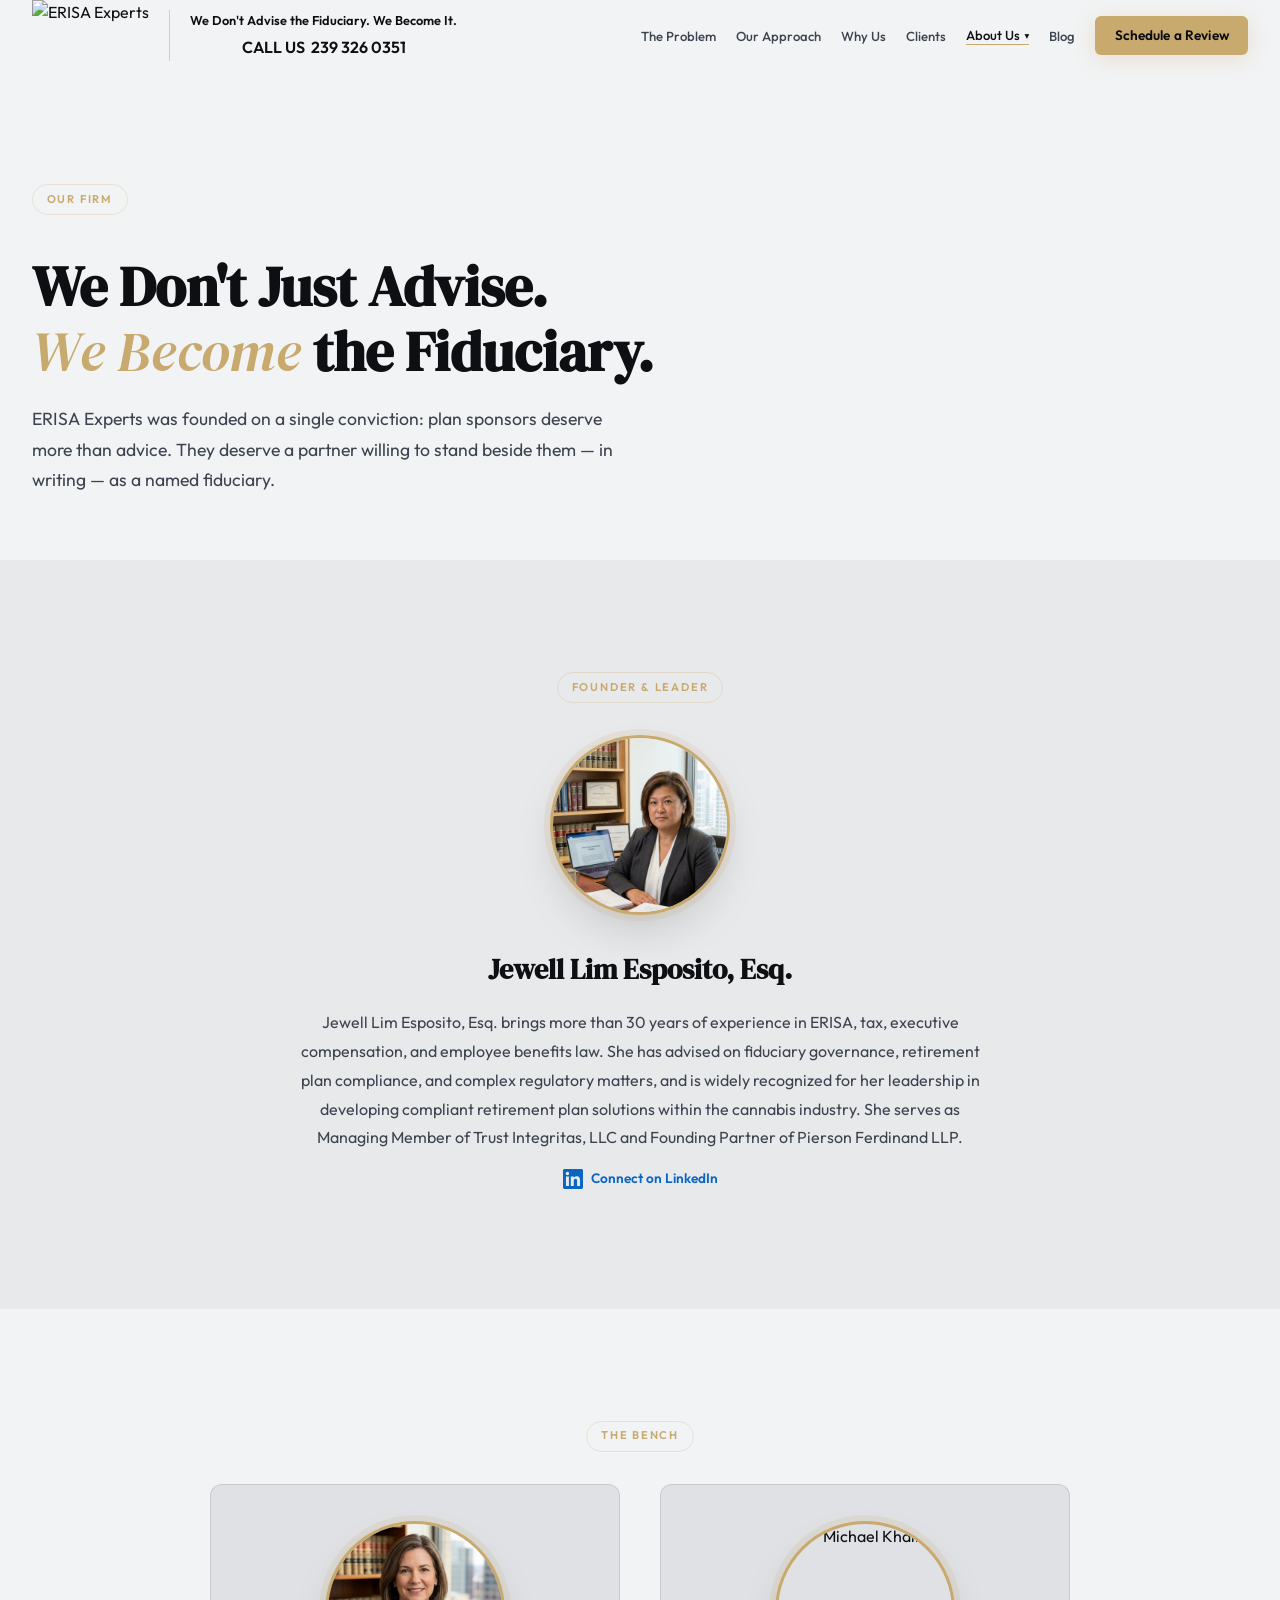
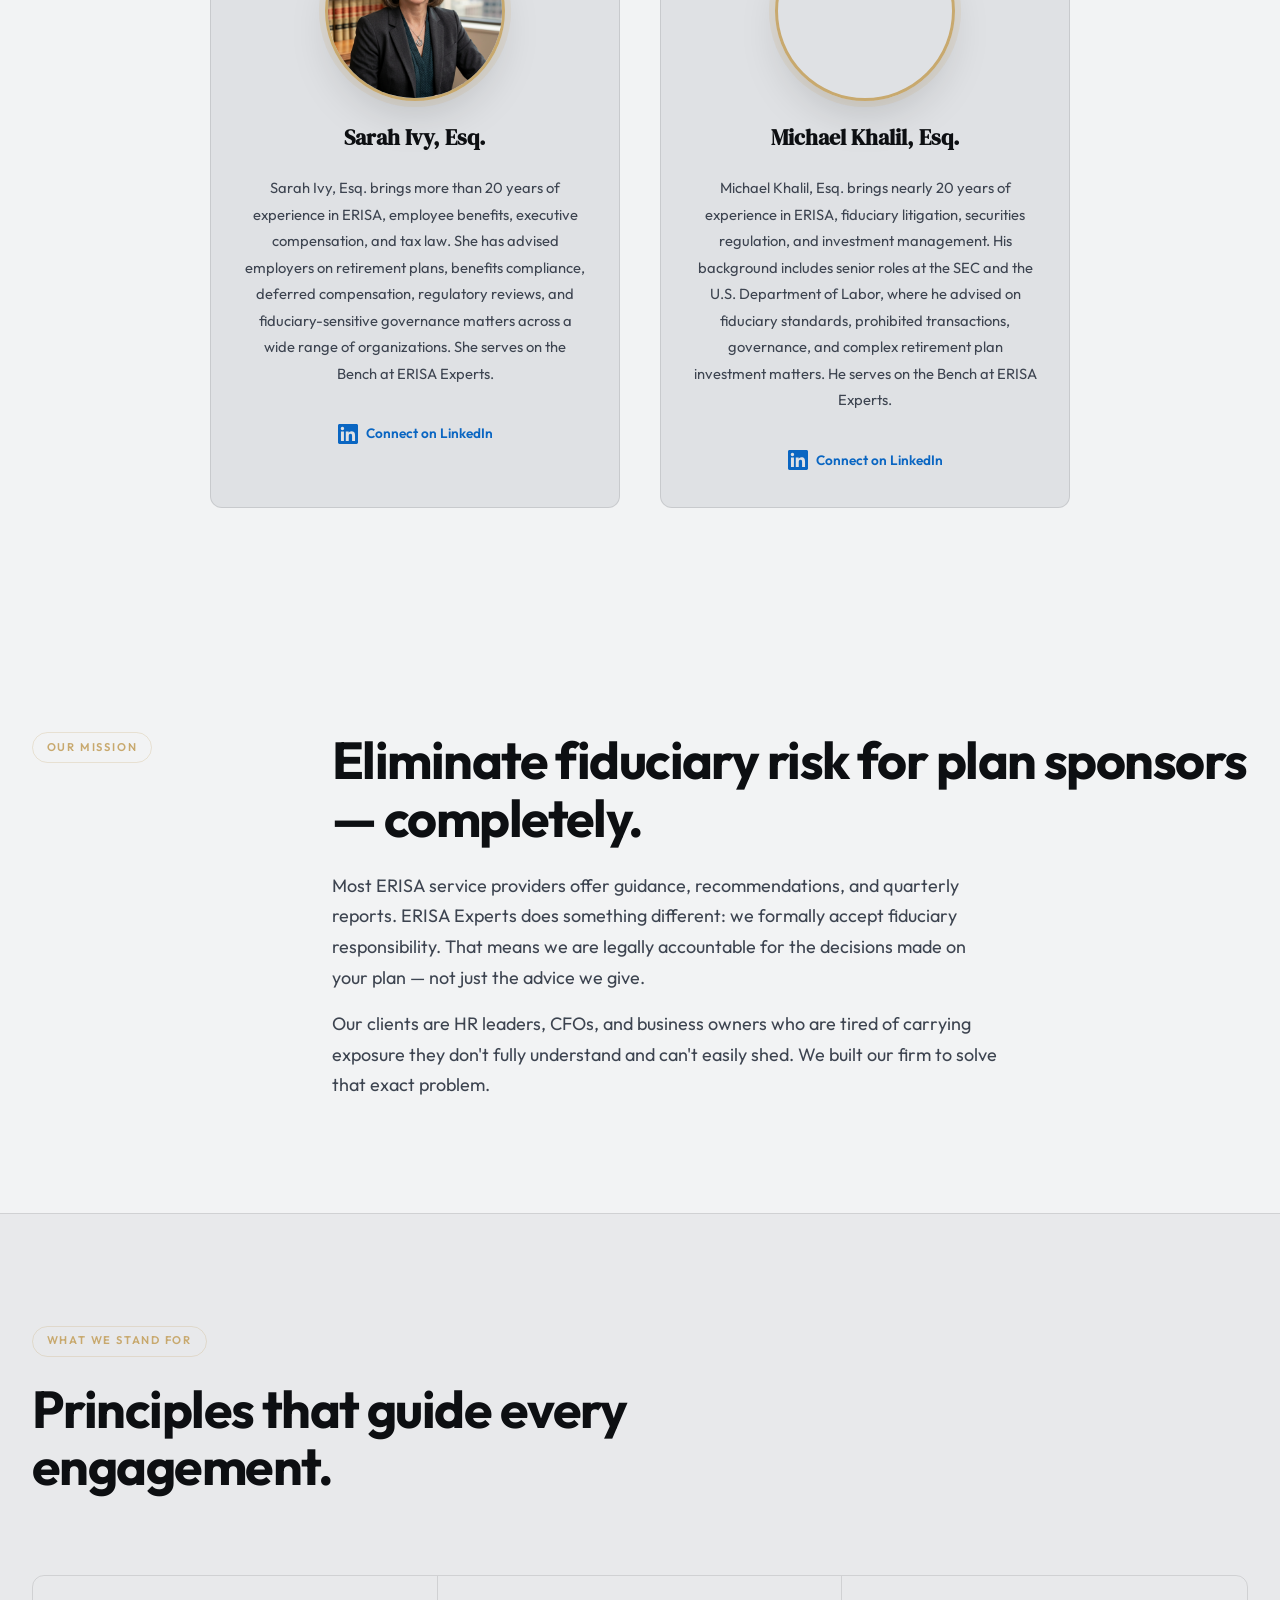
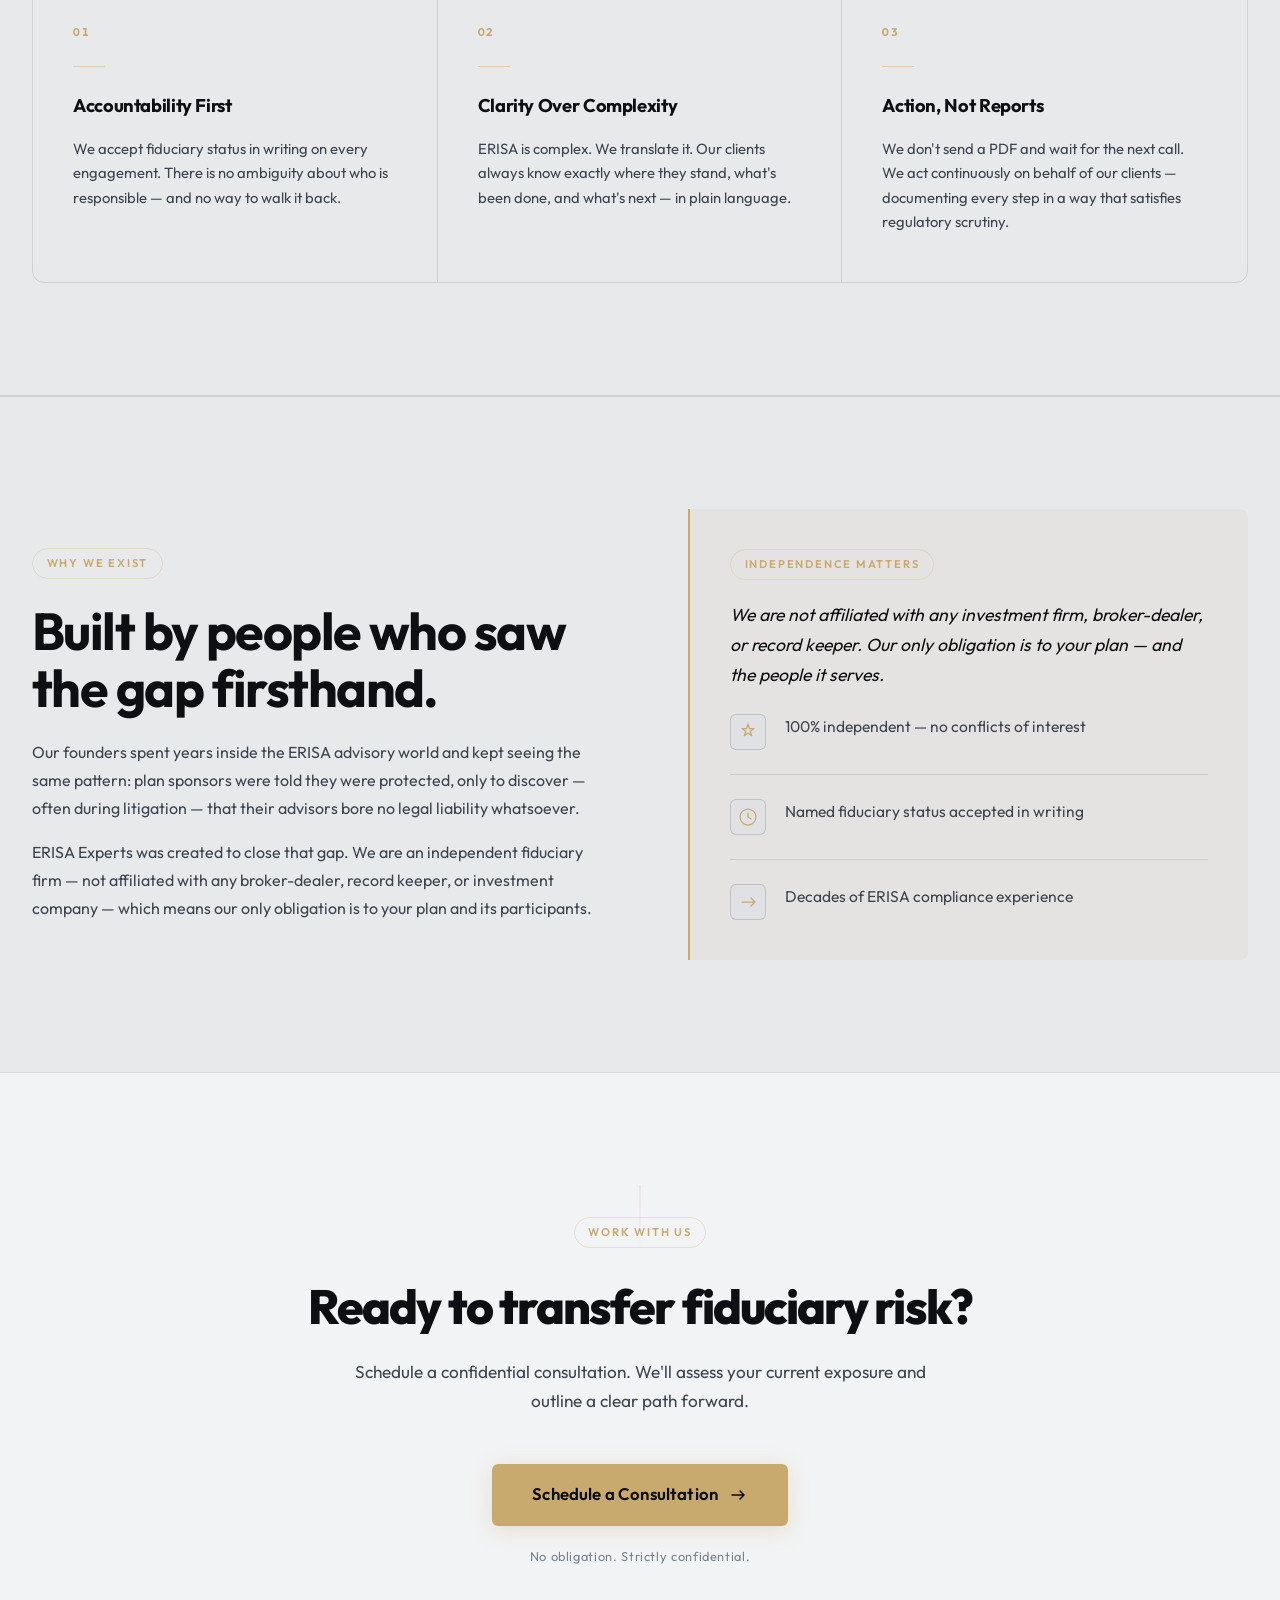
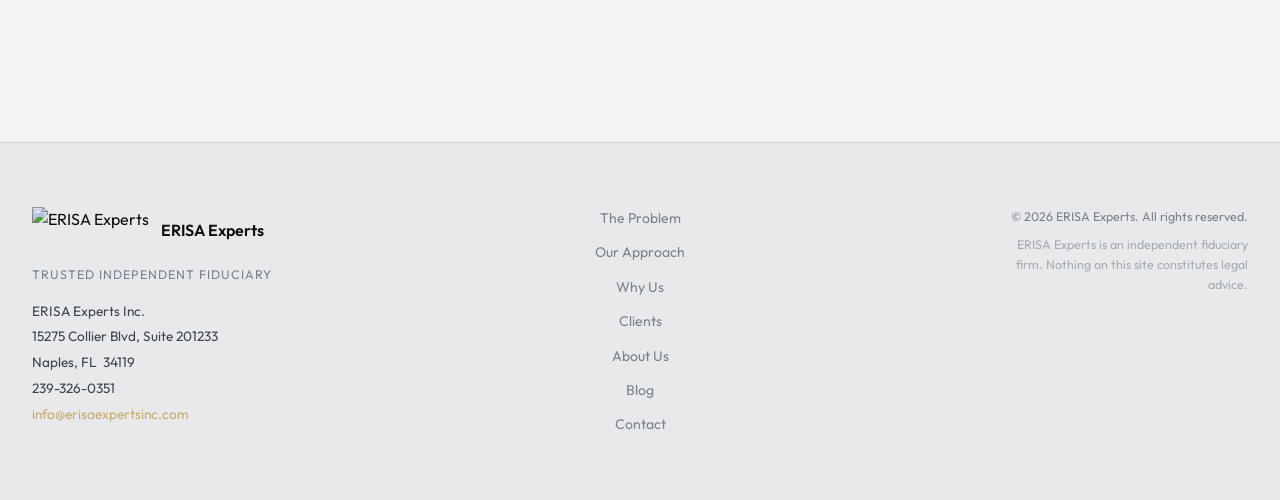
==== about.html @ a73c4509 "Initial commit — ERISA Experts website" ====
<!DOCTYPE html>
<html lang="en">
<head>
  <meta charset="UTF-8" />
  <meta name="viewport" content="width=device-width, initial-scale=1.0" />
  <title>About Us — ERISA Experts</title>
  <meta name="description" content="Learn about ERISA Experts — an independent fiduciary firm built to assume full responsibility for retirement plan compliance and governance." />
  <link rel="canonical" href="https://www.erisaexpertsinc.com/about.html" />
  <!-- Open Graph -->
  <meta property="og:type" content="website" />
  <meta property="og:url" content="https://www.erisaexpertsinc.com/about.html" />
  <meta property="og:title" content="About Us — ERISA Experts" />
  <meta property="og:description" content="Meet the team behind ERISA Experts — attorneys with 20–30+ years of ERISA, fiduciary, and employee benefits law experience." />
  <meta property="og:image" content="https://www.erisaexpertsinc.com/ee-logo.png" />
  <meta property="og:site_name" content="ERISA Experts Inc." />
  <!-- Twitter Card -->
  <meta name="twitter:card" content="summary_large_image" />
  <meta name="twitter:title" content="About Us — ERISA Experts" />
  <meta name="twitter:description" content="Meet the team behind ERISA Experts — attorneys with 20–30+ years of ERISA and fiduciary law experience." />
  <meta name="twitter:image" content="https://www.erisaexpertsinc.com/ee-logo.png" />
  <!-- Schema.org JSON-LD -->
  <script type="application/ld+json">
  {
    "@context": "https://schema.org",
    "@graph": [
      {
        "@type": "WebPage",
        "@id": "https://www.erisaexpertsinc.com/about.html",
        "url": "https://www.erisaexpertsinc.com/about.html",
        "name": "About Us — ERISA Experts",
        "isPartOf": { "@id": "https://www.erisaexpertsinc.com/#website" }
      },
      {
        "@type": "Person",
        "@id": "https://www.erisaexpertsinc.com/about.html#jewell",
        "name": "Jewell Lim Esposito",
        "honorificSuffix": "Esq.",
        "jobTitle": "Founder & Managing Member",
        "worksFor": { "@id": "https://www.erisaexpertsinc.com/#organization" },
        "description": "Jewell Lim Esposito, Esq. brings more than 30 years of experience in ERISA, tax, executive compensation, and employee benefits law.",
        "knowsAbout": ["ERISA", "Fiduciary Law", "Executive Compensation", "Employee Benefits", "Retirement Plan Compliance"],
        "sameAs": "https://www.linkedin.com/in/jewelllimesposito/"
      },
      {
        "@type": "Person",
        "@id": "https://www.erisaexpertsinc.com/about.html#sarah",
        "name": "Sarah Ivy",
        "honorificSuffix": "Esq.",
        "jobTitle": "Of Counsel",
        "worksFor": { "@id": "https://www.erisaexpertsinc.com/#organization" },
        "description": "Sarah Ivy, Esq. brings more than 20 years of experience in ERISA, employee benefits, executive compensation, and tax law.",
        "knowsAbout": ["ERISA", "Employee Benefits", "Executive Compensation", "Retirement Plans", "Fiduciary Governance"],
        "sameAs": "https://www.linkedin.com/in/sarahivy/"
      },
      {
        "@type": "Person",
        "@id": "https://www.erisaexpertsinc.com/about.html#michael",
        "name": "Michael Khalil",
        "honorificSuffix": "Esq.",
        "jobTitle": "Of Counsel",
        "worksFor": { "@id": "https://www.erisaexpertsinc.com/#organization" },
        "description": "Michael Khalil, Esq. brings nearly 20 years of experience in ERISA, fiduciary litigation, securities regulation, and investment management, including senior roles at the SEC and U.S. Department of Labor.",
        "knowsAbout": ["ERISA", "Fiduciary Litigation", "Securities Regulation", "Investment Management", "DOL Regulations"],
        "sameAs": "https://www.linkedin.com/in/michaelnkhalil/"
      }
    ]
  }
  </script>
  <link rel="preconnect" href="https://fonts.googleapis.com" />
  <link rel="preconnect" href="https://fonts.gstatic.com" crossorigin />
  <link href="https://fonts.googleapis.com/css2?family=Outfit:wght@300;400;500;600;700;800&family=DM+Serif+Display:ital@0;1&display=swap" rel="stylesheet" />
  <link rel="stylesheet" href="style.css" />
</head>
<body>

  <!-- NAV -->
  <header class="nav-wrapper" id="site-header">
    <nav class="nav-inner" aria-label="Main navigation">
      <a href="index.html" class="nav-logo" aria-label="ERISA Experts home">
        <img src="ee-logo.png" alt="ERISA Experts" class="nav-logo-img" />
      </a>
      <div class="nav-taglines">
        <span class="nav-tagline-main">We Don't Advise the Fiduciary. We Become It.</span>
        <span class="nav-tagline-phone">CALL US &nbsp;239 326 0351</span>
      </div>
      <ul class="nav-links" role="list">
        <li><a href="index.html#problem" class="nav-link">The Problem</a></li>
        <li><a href="index.html#solution" class="nav-link">Our Approach</a></li>
        <li><a href="index.html#difference" class="nav-link">Why Us</a></li>
        <li><a href="index.html#clients" class="nav-link">Clients</a></li>
        <li class="nav-item--dropdown">
          <a href="about.html" class="nav-link nav-link--dropdown nav-link--active">About Us <span class="nav-caret" aria-hidden="true">&#9662;</span></a>
          <ul class="nav-dropdown" role="list">
            <li><a href="about.html#jewell-esposito" class="nav-dropdown-link">Jewell Lim Esposito</a></li>
            <li><a href="about.html#sarah-ivy" class="nav-dropdown-link">Sarah Ivy</a></li>
            <li><a href="about.html#michael-khalil" class="nav-dropdown-link">Michael Khalil</a></li>
          </ul>
        </li>
        <li><a href="blog.html" class="nav-link">Blog</a></li>
      </ul>
      <a href="index.html#cta" class="btn-primary btn-sm" aria-label="Schedule a fiduciary risk review">Schedule a Review</a>
      <button class="nav-mobile-toggle" id="mobile-menu-toggle" aria-label="Toggle mobile menu" aria-expanded="false">
        <span></span><span></span><span></span>
      </button>
    </nav>
    <div class="nav-mobile-menu" id="mobile-menu" aria-hidden="true">
      <a href="index.html#problem" class="mobile-link">The Problem</a>
      <a href="index.html#solution" class="mobile-link">Our Approach</a>
      <a href="index.html#difference" class="mobile-link">Why Us</a>
      <a href="index.html#clients" class="mobile-link">Clients</a>
      <a href="about.html" class="mobile-link">About Us</a>
      <a href="blog.html" class="mobile-link">Blog</a>
      <a href="index.html#cta" class="btn-primary mobile-cta">Schedule a Review</a>
    </div>
  </header>

  <main>

    <!-- PAGE HERO -->
    <section class="page-hero">
      <div class="container">
        <div class="section-tag">Our Firm</div>
        <h1 class="page-hero-heading">We Don't Just Advise.<br /><em class="headline-accent">We Become</em> the Fiduciary.</h1>
        <p class="page-hero-sub">ERISA Experts was founded on a single conviction: plan sponsors deserve more than advice. They deserve a partner willing to stand beside them — in writing — as a named fiduciary.</p>
      </div>
    </section>

    <!-- FOUNDER -->
    <section class="section section--founder">
      <div class="container">
        <div class="founder-block">
          <div class="section-tag founder-tag">Founder &amp; Leader</div>
          <div class="founder-card" id="jewell-esposito">
            <div class="founder-photo-wrap">
              <img src="je-headshot.png" alt="Jewell Lim Esposito, Esq." class="founder-photo" />
            </div>
            <div class="founder-info">
              <h2 class="founder-name">Jewell Lim Esposito, Esq.</h2>
              <p class="founder-bio">
                Jewell Lim Esposito, Esq. brings more than 30 years of experience in ERISA, tax, executive compensation, and employee benefits law. She has advised on fiduciary governance, retirement plan compliance, and complex regulatory matters, and is widely recognized for her leadership in developing compliant retirement plan solutions within the cannabis industry. She serves as Managing Member of Trust Integritas, LLC and Founding Partner of Pierson Ferdinand LLP.
              </p>
              <a href="https://www.linkedin.com/in/jewelllimesposito/" class="linkedin-link" target="_blank" rel="noopener noreferrer" aria-label="Jewell Lim Esposito on LinkedIn">
                <svg class="linkedin-icon" xmlns="http://www.w3.org/2000/svg" viewBox="0 0 24 24" fill="currentColor" aria-hidden="true"><path d="M20.447 20.452h-3.554v-5.569c0-1.328-.027-3.037-1.852-3.037-1.853 0-2.136 1.445-2.136 2.939v5.667H9.351V9h3.414v1.561h.046c.477-.9 1.637-1.85 3.37-1.85 3.601 0 4.267 2.37 4.267 5.455v6.286zM5.337 7.433a2.062 2.062 0 0 1-2.063-2.065 2.064 2.064 0 1 1 2.063 2.065zm1.782 13.019H3.555V9h3.564v11.452zM22.225 0H1.771C.792 0 0 .774 0 1.729v20.542C0 23.227.792 24 1.771 24h20.451C23.2 24 24 23.227 24 22.271V1.729C24 .774 23.2 0 22.222 0h.003z"/></svg>
                Connect on LinkedIn
              </a>
            </div>
          </div>
        </div>
      </div>
    </section>

    <!-- BENCH -->
    <section class="section section--bench">
      <div class="container">
        <div class="bench-block">
          <div class="section-tag bench-tag">The Bench</div>
          <div class="bench-grid">

            <div class="bench-card" id="sarah-ivy">
              <div class="founder-photo-wrap">
                <img src="si-headshot.png" alt="Sarah Ivy, Esq." class="founder-photo" />
              </div>
              <h3 class="bench-name">Sarah Ivy, Esq.</h3>
              <p class="bench-bio">
                Sarah Ivy, Esq. brings more than 20 years of experience in ERISA, employee benefits, executive compensation, and tax law. She has advised employers on retirement plans, benefits compliance, deferred compensation, regulatory reviews, and fiduciary-sensitive governance matters across a wide range of organizations. She serves on the Bench at ERISA Experts.
              </p>
              <a href="https://www.linkedin.com/in/sarahivy/" class="linkedin-link" target="_blank" rel="noopener noreferrer" aria-label="Sarah Ivy on LinkedIn">
                <svg class="linkedin-icon" xmlns="http://www.w3.org/2000/svg" viewBox="0 0 24 24" fill="currentColor" aria-hidden="true"><path d="M20.447 20.452h-3.554v-5.569c0-1.328-.027-3.037-1.852-3.037-1.853 0-2.136 1.445-2.136 2.939v5.667H9.351V9h3.414v1.561h.046c.477-.9 1.637-1.85 3.37-1.85 3.601 0 4.267 2.37 4.267 5.455v6.286zM5.337 7.433a2.062 2.062 0 0 1-2.063-2.065 2.064 2.064 0 1 1 2.063 2.065zm1.782 13.019H3.555V9h3.564v11.452zM22.225 0H1.771C.792 0 0 .774 0 1.729v20.542C0 23.227.792 24 1.771 24h20.451C23.2 24 24 23.227 24 22.271V1.729C24 .774 23.2 0 22.222 0h.003z"/></svg>
                Connect on LinkedIn
              </a>
            </div>

            <div class="bench-card" id="michael-khalil">
              <div class="founder-photo-wrap">
                <img src="mk-headshot.png" alt="Michael Khalil" class="founder-photo" />
              </div>
              <h3 class="bench-name">Michael Khalil, Esq.</h3>
              <p class="bench-bio">
                Michael Khalil, Esq. brings nearly 20 years of experience in ERISA, fiduciary litigation, securities regulation, and investment management. His background includes senior roles at the SEC and the U.S. Department of Labor, where he advised on fiduciary standards, prohibited transactions, governance, and complex retirement plan investment matters. He serves on the Bench at ERISA Experts.
              </p>
              <a href="https://www.linkedin.com/in/michaelnkhalil/" class="linkedin-link" target="_blank" rel="noopener noreferrer" aria-label="Michael Khalil on LinkedIn">
                <svg class="linkedin-icon" xmlns="http://www.w3.org/2000/svg" viewBox="0 0 24 24" fill="currentColor" aria-hidden="true"><path d="M20.447 20.452h-3.554v-5.569c0-1.328-.027-3.037-1.852-3.037-1.853 0-2.136 1.445-2.136 2.939v5.667H9.351V9h3.414v1.561h.046c.477-.9 1.637-1.85 3.37-1.85 3.601 0 4.267 2.37 4.267 5.455v6.286zM5.337 7.433a2.062 2.062 0 0 1-2.063-2.065 2.064 2.064 0 1 1 2.063 2.065zm1.782 13.019H3.555V9h3.564v11.452zM22.225 0H1.771C.792 0 0 .774 0 1.729v20.542C0 23.227.792 24 1.771 24h20.451C23.2 24 24 23.227 24 22.271V1.729C24 .774 23.2 0 22.222 0h.003z"/></svg>
                Connect on LinkedIn
              </a>
            </div>

          </div>
        </div>
      </div>
    </section>

    <!-- MISSION -->
    <section class="section section--problem">
      <div class="container">
        <div class="section-split">
          <div class="section-label-col">
            <div class="section-tag">Our Mission</div>
          </div>
          <div class="section-body-col">
            <h2 class="section-heading">Eliminate fiduciary risk for plan sponsors — completely.</h2>
            <p class="section-sub" style="margin-top:1.5rem;">
              Most ERISA service providers offer guidance, recommendations, and quarterly reports. ERISA Experts does something different: we formally accept fiduciary responsibility. That means we are legally accountable for the decisions made on your plan — not just the advice we give.
            </p>
            <p class="section-sub" style="margin-top:1rem;">
              Our clients are HR leaders, CFOs, and business owners who are tired of carrying exposure they don't fully understand and can't easily shed. We built our firm to solve that exact problem.
            </p>
          </div>
        </div>
      </div>
    </section>

    <!-- VALUES -->
    <section class="section section--solution">
      <div class="container">
        <div class="solution-header">
          <div class="section-tag">What We Stand For</div>
          <h2 class="section-heading">Principles that guide every engagement.</h2>
        </div>
        <div class="solution-pillars">
          <div class="pillar">
            <div class="pillar-number" aria-hidden="true">01</div>
            <div class="pillar-line" aria-hidden="true"></div>
            <h3 class="pillar-title">Accountability First</h3>
            <p class="pillar-body">We accept fiduciary status in writing on every engagement. There is no ambiguity about who is responsible — and no way to walk it back.</p>
          </div>
          <div class="pillar">
            <div class="pillar-number" aria-hidden="true">02</div>
            <div class="pillar-line" aria-hidden="true"></div>
            <h3 class="pillar-title">Clarity Over Complexity</h3>
            <p class="pillar-body">ERISA is complex. We translate it. Our clients always know exactly where they stand, what's been done, and what's next — in plain language.</p>
          </div>
          <div class="pillar">
            <div class="pillar-number" aria-hidden="true">03</div>
            <div class="pillar-line" aria-hidden="true"></div>
            <h3 class="pillar-title">Action, Not Reports</h3>
            <p class="pillar-body">We don't send a PDF and wait for the next call. We act continuously on behalf of our clients — documenting every step in a way that satisfies regulatory scrutiny.</p>
          </div>
        </div>
      </div>
    </section>

    <!-- WHY WE EXIST -->
    <section class="section section--clients">
      <div class="container">
        <div class="clients-layout">
          <div class="clients-left">
            <div class="section-tag">Why We Exist</div>
            <h2 class="section-heading">Built by people who saw the gap firsthand.</h2>
            <p style="color:var(--c-text-mid); line-height:1.75; margin-top:1.25rem;">
              Our founders spent years inside the ERISA advisory world and kept seeing the same pattern: plan sponsors were told they were protected, only to discover — often during litigation — that their advisors bore no legal liability whatsoever.
            </p>
            <p style="color:var(--c-text-mid); line-height:1.75; margin-top:1rem;">
              ERISA Experts was created to close that gap. We are an independent fiduciary firm — not affiliated with any broker-dealer, record keeper, or investment company — which means our only obligation is to your plan and its participants.
            </p>
          </div>
          <div class="clients-right">
            <div class="clients-position-stmt" style="padding:2.5rem;">
              <div class="section-tag" style="margin-bottom:1.25rem;">Independence Matters</div>
              <p style="font-size:1.1rem; line-height:1.7; color:var(--c-text);">
                We are not affiliated with any investment firm, broker-dealer, or record keeper. Our only obligation is to your plan — and the people it serves.
              </p>
              <ul class="clients-reasons" role="list" style="margin-top:1.5rem;">
                <li class="clients-reason">
                  <div class="reason-icon" aria-hidden="true">
                    <svg width="20" height="20" viewBox="0 0 20 20" fill="none"><path d="M10 2l1.5 4.5H16l-3.75 2.75 1.45 4.45L10 11l-3.7 2.7 1.45-4.45L4 6.5h4.5L10 2z" stroke="currentColor" stroke-width="1.25" stroke-linejoin="round"/></svg>
                  </div>
                  <span>100% independent — no conflicts of interest</span>
                </li>
                <li class="clients-reason">
                  <div class="reason-icon" aria-hidden="true">
                    <svg width="20" height="20" viewBox="0 0 20 20" fill="none"><circle cx="10" cy="10" r="8" stroke="currentColor" stroke-width="1.25"/><path d="M10 6v4l3 2" stroke="currentColor" stroke-width="1.25" stroke-linecap="round"/></svg>
                  </div>
                  <span>Named fiduciary status accepted in writing</span>
                </li>
                <li class="clients-reason">
                  <div class="reason-icon" aria-hidden="true">
                    <svg width="20" height="20" viewBox="0 0 20 20" fill="none"><path d="M4 10h12M13 6l4 4-4 4" stroke="currentColor" stroke-width="1.25" stroke-linecap="round" stroke-linejoin="round"/></svg>
                  </div>
                  <span>Decades of ERISA compliance experience</span>
                </li>
              </ul>
            </div>
          </div>
        </div>
      </div>
    </section>

    <!-- CTA -->
    <section class="section section--cta">
      <div class="container">
        <div class="cta-block">
          <div class="cta-bg-line" aria-hidden="true"></div>
          <div class="section-tag cta-tag">Work With Us</div>
          <h2 class="cta-heading">Ready to transfer fiduciary risk?</h2>
          <p class="cta-sub">Schedule a confidential consultation. We'll assess your current exposure and outline a clear path forward.</p>
          <a href="mailto:info@erisaexperts.com?subject=Fiduciary%20Consultation%20Request" class="btn-primary btn-xl">
            Schedule a Consultation
            <svg width="20" height="20" viewBox="0 0 20 20" fill="none" aria-hidden="true">
              <path d="M4 10h12M12 6l4 4-4 4" stroke="currentColor" stroke-width="1.5" stroke-linecap="round" stroke-linejoin="round"/>
            </svg>
          </a>
          <p class="cta-note">No obligation. Strictly confidential.</p>
        </div>
      </div>
    </section>

  </main>

  <!-- FOOTER -->
  <footer class="site-footer" role="contentinfo">
    <div class="container footer-inner">
      <div class="footer-brand">
        <a href="index.html" class="footer-logo-link" aria-label="ERISA Experts home">
          <img src="ee-logo.png" alt="ERISA Experts" class="footer-logo-img" />
          <span class="footer-logo-text">ERISA Experts</span>
        </a>
        <p class="footer-tagline">Trusted Independent Fiduciary</p>
        <address class="footer-contact">
          <span>ERISA Experts Inc.</span>
          <span>15275 Collier Blvd, Suite 201233</span>
          <span>Naples, FL &nbsp;34119</span>
          <span>239-326-0351</span>
          <a href="mailto:info@erisaexpertsinc.com">info@erisaexpertsinc.com</a>
        </address>
      </div>
      <nav class="footer-nav" aria-label="Footer navigation">
        <a href="index.html#problem">The Problem</a>
        <a href="index.html#solution">Our Approach</a>
        <a href="index.html#difference">Why Us</a>
        <a href="index.html#clients">Clients</a>
        <a href="about.html">About Us</a>
        <a href="blog.html">Blog</a>
        <a href="index.html#cta">Contact</a>
      </nav>
      <div class="footer-legal">
        <p>&copy; 2026 ERISA Experts. All rights reserved.</p>
        <p class="footer-disclaimer">ERISA Experts is an independent fiduciary firm. Nothing on this site constitutes legal advice.</p>
      </div>
    </div>
  </footer>

  <script src="main.js"></script>
</body>
</html>
---- style.css ----
/* ═══════════════════════════════════════════════════════
   ERISA EXPERTS — Design System
   taste-skill: DESIGN_VARIANCE:8 | MOTION:6 | DENSITY:4
   ═══════════════════════════════════════════════════════ */

/* ── Tokens ─────────────────────────────────────────── */
:root {
  /* Colors */
  --c-bg:         #f2f3f4;
  --c-bg-soft:    #e8e9eb;
  --c-bg-panel:   #dfe1e4;
  --c-surface:    #d4d7db;
  --c-border:     rgba(0,0,0,0.10);
  --c-border-mid: rgba(0,0,0,0.15);

  --c-text:       #0d0f12;
  --c-text-mid:   #3d4450;
  --c-text-dim:   #7a8290;

  /* Single accent — desaturated champagne gold */
  --c-gold:       #c8a96e;
  --c-gold-soft:  rgba(200,169,110,0.15);
  --c-gold-glow:  rgba(200,169,110,0.08);

  /* Typography */
  --font-sans:  'Outfit', system-ui, sans-serif;
  --font-serif: 'DM Serif Display', Georgia, serif;

  /* Spacing */
  --space-xs:   0.5rem;
  --space-sm:   1rem;
  --space-md:   2rem;
  --space-lg:   4rem;
  --space-xl:   7rem;
  --space-2xl: 11rem;

  /* Motion */
  --ease-out-expo: cubic-bezier(0.16, 1, 0.3, 1);
  --ease-spring:   cubic-bezier(0.34, 1.56, 0.64, 1);
  --dur-fast: 200ms;
  --dur-mid:  380ms;
  --dur-slow: 600ms;

  /* Layout */
  --max-w: 1320px;
  --nav-h: 72px;
}

/* ── Reset ──────────────────────────────────────────── */
*, *::before, *::after { box-sizing: border-box; margin: 0; padding: 0; }
html { scroll-behavior: smooth; -webkit-font-smoothing: antialiased; }
body {
  font-family: var(--font-sans);
  background: var(--c-bg);
  color: var(--c-text);
  overflow-x: hidden;
  line-height: 1.6;
}
img { display: block; max-width: 100%; }
a  { text-decoration: none; color: inherit; }
ul { list-style: none; }

/* ── Typography ─────────────────────────────────────── */
.section-heading {
  font-size: clamp(2rem, 4.5vw, 3.25rem);
  font-weight: 700;
  line-height: 1.1;
  letter-spacing: -0.03em;
  color: var(--c-text);
}
.section-sub {
  font-size: 1.125rem;
  color: var(--c-text-mid);
  line-height: 1.7;
  max-width: 56ch;
}
.section-tag {
  display: inline-flex;
  align-items: center;
  gap: 0.5rem;
  font-size: 0.7rem;
  font-weight: 600;
  letter-spacing: 0.16em;
  text-transform: uppercase;
  color: var(--c-gold);
  padding: 0.35rem 0.85rem;
  border: 1px solid rgba(200,169,110,0.25);
  border-radius: 100px;
  margin-bottom: 1.5rem;
}

/* ── Container ──────────────────────────────────────── */
.container {
  max-width: var(--max-w);
  margin: 0 auto;
  padding: 0 2rem;
}

/* ── Buttons ─────────────────────────────────────────── */
.btn-primary {
  display: inline-flex;
  align-items: center;
  gap: 0.6rem;
  background: var(--c-gold);
  color: #0a0b0d;
  font-family: var(--font-sans);
  font-weight: 600;
  font-size: 0.95rem;
  letter-spacing: 0.01em;
  border-radius: 6px;
  border: none;
  cursor: pointer;
  transition:
    transform var(--dur-fast) var(--ease-spring),
    box-shadow var(--dur-mid) var(--ease-out-expo),
    background var(--dur-fast);
  box-shadow: 0 4px 20px rgba(200,169,110,0.25);
}
.btn-primary:hover {
  background: #d4b87a;
  transform: translateY(-2px);
  box-shadow: 0 8px 32px rgba(200,169,110,0.35);
}
.btn-primary:active { transform: scale(0.98) translateY(0); }

.btn-sm  { padding: 0.55rem 1.2rem; font-size: 0.85rem; }
.btn-lg  { padding: 0.9rem 2rem; font-size: 1rem; }
.btn-xl  { padding: 1.1rem 2.5rem; font-size: 1.05rem; }

.btn-ghost {
  display: inline-flex;
  align-items: center;
  gap: 0.5rem;
  color: var(--c-text-mid);
  font-size: 0.95rem;
  font-weight: 500;
  padding: 0.75rem 0;
  border-bottom: 1px solid transparent;
  transition:
    color var(--dur-fast),
    border-color var(--dur-fast),
    gap var(--dur-fast) var(--ease-spring);
}
.btn-ghost:hover { color: var(--c-text); border-color: var(--c-text-mid); gap: 0.8rem; }

/* ── NAV ─────────────────────────────────────────────── */
.nav-wrapper {
  position: fixed;
  top: 0; left: 0; right: 0;
  z-index: 100;
  height: var(--nav-h);
  display: flex;
  align-items: center;
  transition: background var(--dur-mid), backdrop-filter var(--dur-mid), border-color var(--dur-mid);
  border-bottom: 1px solid transparent;
}
.nav-wrapper.scrolled {
  background: rgba(242,243,244,0.92);
  backdrop-filter: blur(16px) saturate(1.2);
  -webkit-backdrop-filter: blur(16px) saturate(1.2);
  border-color: var(--c-border);
}
.nav-inner {
  max-width: var(--max-w);
  margin: 0 auto;
  padding: 0 2rem;
  width: 100%;
  display: flex;
  align-items: center;
  gap: 1.25rem;
}
.nav-logo {
  display: flex;
  align-items: center;
  gap: 0.75rem;
  flex-shrink: 0;
}
.nav-logo-img {
  height: 72px;
  width: auto;
  display: block;
  object-fit: contain;
  mix-blend-mode: multiply;
}
.nav-links {
  display: flex;
  gap: 1.25rem;
  margin-left: auto;
}
.nav-link {
  font-size: 0.82rem;
  font-weight: 500;
  color: var(--c-text-mid);
  transition: color var(--dur-fast);
  position: relative;
}
.nav-link::after {
  content: '';
  position: absolute;
  bottom: -3px; left: 0; right: 0;
  height: 1px;
  background: var(--c-gold);
  transform: scaleX(0);
  transform-origin: left;
  transition: transform var(--dur-mid) var(--ease-out-expo);
}
.nav-link:hover { color: var(--c-text); }
.nav-link:hover::after { transform: scaleX(1); }

.nav-mobile-toggle {
  display: none;
  flex-direction: column;
  gap: 5px;
  background: none;
  border: none;
  cursor: pointer;
  padding: 4px;
  margin-left: auto;
}
.nav-mobile-toggle span {
  display: block;
  width: 22px; height: 1.5px;
  background: var(--c-text);
  border-radius: 2px;
  transition: transform var(--dur-mid) var(--ease-out-expo), opacity var(--dur-fast);
}
.nav-mobile-menu {
  display: none;
  flex-direction: column;
  gap: 1rem;
  position: fixed;
  top: var(--nav-h); left: 0; right: 0;
  background: rgba(242,243,244,0.97);
  backdrop-filter: blur(20px);
  padding: 2rem;
  border-bottom: 1px solid var(--c-border);
  transform: translateY(-8px);
  opacity: 0;
  pointer-events: none;
  transition: transform var(--dur-mid) var(--ease-out-expo), opacity var(--dur-mid);
  z-index: 99;
}
.nav-mobile-menu.open {
  transform: translateY(0);
  opacity: 1;
  pointer-events: auto;
}
.mobile-link {
  font-size: 1.1rem;
  font-weight: 500;
  color: var(--c-text-mid);
  padding: 0.5rem 0;
  border-bottom: 1px solid var(--c-border);
  transition: color var(--dur-fast);
}
.mobile-link:hover { color: var(--c-text); }
.mobile-cta { margin-top: 0.5rem; width: fit-content; }

/* ── HERO ────────────────────────────────────────────── */
.hero {
  min-height: 100dvh;
  display: flex;
  flex-direction: column;
  justify-content: center;
  padding-top: var(--nav-h);
  position: relative;
  overflow: hidden;
}
.hero::before {
  content: '';
  position: absolute;
  inset: 0;
  background: radial-gradient(ellipse 60% 70% at 65% 50%, rgba(200,169,110,0.04) 0%, transparent 65%);
  pointer-events: none;
}
.hero-content {
  max-width: var(--max-w);
  margin: 0 auto;
  padding: 0 2rem;
  width: 100%;
  display: grid;
  grid-template-columns: 1fr 1fr;
  gap: 4rem;
  align-items: center;
  min-height: calc(100dvh - var(--nav-h));
  padding-top: var(--space-xl);
  padding-bottom: var(--space-xl);
}
.hero-text {
  opacity: 0;
  transform: translateY(24px);
  animation: fadeUp 0.9s var(--ease-out-expo) 0.2s forwards;
}
.hero-badge {
  display: inline-flex;
  align-items: center;
  gap: 0.5rem;
  font-size: 0.7rem;
  font-weight: 600;
  letter-spacing: 0.16em;
  text-transform: uppercase;
  color: var(--c-gold);
  padding: 0.35rem 0.85rem;
  border: 1px solid rgba(200,169,110,0.25);
  border-radius: 100px;
  margin-bottom: 1.75rem;
}
.hero-headline {
  font-size: clamp(2.5rem, 5.5vw, 4rem);
  font-weight: 800;
  line-height: 1.05;
  letter-spacing: -0.04em;
  color: var(--c-text);
  margin-bottom: 1.5rem;
}
.headline-accent {
  font-style: italic;
  font-family: var(--font-serif);
  font-weight: 400;
  color: var(--c-gold);
}
.hero-sub {
  font-size: 1.1rem;
  color: var(--c-text-mid);
  line-height: 1.7;
  max-width: 52ch;
  margin-bottom: 2.5rem;
}
.hero-value-prop {
  display: flex;
  flex-direction: column;
  gap: 0.3rem;
  padding: 1.5rem 1.75rem;
  border-left: 2px solid var(--c-border-mid);
  margin-bottom: 2.5rem;
  background: linear-gradient(90deg, var(--c-bg-panel), transparent);
  border-radius: 0 8px 8px 0;
}
.value-line {
  display: flex;
  align-items: baseline;
  gap: 0.65rem;
  font-size: 1.05rem;
  color: var(--c-text-dim);
}
.value-line--accent {
  color: var(--c-text);
  font-weight: 600;
}
.value-line--accent .value-text { color: var(--c-gold); }
.value-label {
  font-size: 0.75rem;
  letter-spacing: 0.08em;
  text-transform: uppercase;
  color: var(--c-text-dim);
  min-width: 3.5rem;
}
.hero-actions { display: flex; align-items: center; gap: 2rem; flex-wrap: wrap; }

/* Hero Visual */
.hero-visual {
  position: relative;
  opacity: 0;
  transform: translateX(20px);
  animation: fadeRight 1s var(--ease-out-expo) 0.5s forwards;
}
.hero-img-frame {
  position: relative;
  border-radius: 12px;
  overflow: hidden;
  aspect-ratio: 4/3;
  border: 1px solid var(--c-border-mid);
  box-shadow:
    0 0 0 1px rgba(200,169,110,0.05),
    0 40px 80px -20px rgba(0,0,0,0.6);
}
.hero-img {
  width: 100%;
  height: 100%;
  object-fit: cover;
  filter: saturate(0.6) brightness(0.85);
  display: block;
}
.hero-img-overlay {
  position: absolute;
  inset: 0;
  background: linear-gradient(135deg, rgba(13,15,18,0.35) 0%, transparent 50%, rgba(13,15,18,0.2) 100%);
}
.hero-stat {
  position: absolute;
  background: rgba(232,233,235,0.92);
  backdrop-filter: blur(12px);
  -webkit-backdrop-filter: blur(12px);
  border: 1px solid var(--c-border-mid);
  border-radius: 8px;
  padding: 0.85rem 1.2rem;
  display: flex;
  flex-direction: column;
  gap: 0.2rem;
  box-shadow: inset 0 1px 0 rgba(255,255,255,0.06), 0 8px 24px rgba(0,0,0,0.4);
}
.hero-stat--1 { bottom: -1rem; left: -1.5rem; }
.hero-stat--2 { top: -1rem; right: -1.5rem; }
.stat-num {
  font-size: 1.35rem;
  font-weight: 700;
  color: var(--c-gold);
  line-height: 1;
  letter-spacing: -0.02em;
}
.stat-label {
  font-size: 0.72rem;
  color: var(--c-text-mid);
  letter-spacing: 0.05em;
}
.hero-anchor-line {
  position: absolute;
  left: 50%; bottom: -3rem;
  height: 2.5rem; width: 1px;
  background: linear-gradient(to bottom, var(--c-gold-soft), transparent);
}
.hero-scroll-cue {
  position: absolute;
  bottom: 2.5rem;
  left: 2rem;
  display: flex;
  flex-direction: column;
  align-items: center;
  gap: 0.5rem;
  font-size: 0.65rem;
  letter-spacing: 0.12em;
  text-transform: uppercase;
  color: var(--c-text-dim);
}
.scroll-line {
  width: 1px; height: 2.5rem;
  background: linear-gradient(to bottom, transparent, var(--c-gold));
  animation: scrollPulse 2s ease-in-out infinite;
}

/* ── MARQUEE ─────────────────────────────────────────── */
.marquee-strip {
  overflow: hidden;
  border-top: 1px solid var(--c-border);
  border-bottom: 1px solid var(--c-border);
  background: var(--c-bg-soft);
  padding: 0.9rem 0;
}
.marquee-track {
  display: flex;
  gap: 2.5rem;
  white-space: nowrap;
  animation: marqueeScroll 28s linear infinite;
  will-change: transform;
}
.marquee-track span {
  font-size: 0.72rem;
  font-weight: 500;
  letter-spacing: 0.1em;
  text-transform: uppercase;
  color: var(--c-text-dim);
  flex-shrink: 0;
}
.marquee-dot {
  width: 3px; height: 3px;
  background: var(--c-gold) !important;
  border-radius: 50%;
  align-self: center;
  flex-shrink: 0;
}

/* ── SECTIONS ────────────────────────────────────────── */
.section {
  padding: var(--space-xl) 0;
}
.section-split {
  display: grid;
  grid-template-columns: 220px 1fr;
  gap: 5rem;
  align-items: start;
}
.section-label-col {
  position: sticky;
  top: calc(var(--nav-h) + 2rem);
}

/* ── PROBLEM ─────────────────────────────────────────── */
.section--problem { background: var(--c-bg); }
.problem-stats-row {
  display: flex;
  flex-direction: column;
  gap: 2rem;
  margin: 3rem 0;
}
.problem-stat {
  display: flex;
  gap: 1.5rem;
  align-items: flex-start;
  padding-bottom: 2rem;
  border-bottom: 1px solid var(--c-border);
}
.problem-stat:last-child { border-bottom: none; padding-bottom: 0; }
.pstat-icon {
  flex-shrink: 0;
  width: 48px; height: 48px;
  border-radius: 8px;
  border: 1px solid var(--c-border-mid);
  background: var(--c-bg-panel);
  display: flex; align-items: center; justify-content: center;
  color: var(--c-gold);
  box-shadow: inset 0 1px 0 rgba(255,255,255,0.05);
}
.pstat-text strong {
  display: block;
  font-size: 1.05rem;
  font-weight: 600;
  color: var(--c-text);
  margin-bottom: 0.35rem;
}
.pstat-text p {
  font-size: 0.925rem;
  color: var(--c-text-mid);
  line-height: 1.6;
  max-width: 55ch;
}
.problem-contrast {
  padding: 1.75rem 2rem;
  border-radius: 10px;
  border: 1px solid var(--c-border);
  background: var(--c-bg-panel);
  box-shadow: inset 0 1px 0 rgba(255,255,255,0.04);
}
.contrast-label {
  font-size: 0.72rem;
  letter-spacing: 0.1em;
  text-transform: uppercase;
  color: var(--c-text-dim);
  margin-bottom: 1rem;
}
.contrast-list {
  display: flex;
  flex-direction: column;
  gap: 0.75rem;
}
.contrast-item {
  display: flex;
  align-items: center;
  gap: 0.85rem;
  font-size: 1rem;
  color: var(--c-text-mid);
}
.contrast-x {
  font-size: 0.9rem;
  color: var(--c-text-dim);
  width: 1.2rem;
  text-align: center;
}
.contrast-item--critical {
  font-weight: 600;
  color: var(--c-text);
  padding-top: 0.75rem;
  border-top: 1px solid var(--c-border);
  margin-top: 0.25rem;
}
.contrast-item--critical .contrast-x { color: #e05c5c; }

/* ── SOLUTION ────────────────────────────────────────── */
.section--solution {
  background: var(--c-bg-soft);
  border-top: 1px solid var(--c-border);
  border-bottom: 1px solid var(--c-border);
}
.solution-header {
  text-align: left;
  max-width: 700px;
  margin-bottom: 5rem;
}
.solution-pillars {
  display: grid;
  grid-template-columns: 1fr 1fr 1fr;
  gap: 0;
  border: 1px solid var(--c-border);
  border-radius: 12px;
  overflow: hidden;
}
.pillar {
  padding: 3rem 2.5rem;
  border-right: 1px solid var(--c-border);
  position: relative;
  transition: background var(--dur-mid);
}
.pillar:last-child { border-right: none; }
.pillar:hover { background: var(--c-bg-panel); }
.pillar-number {
  font-size: 0.7rem;
  font-weight: 700;
  letter-spacing: 0.15em;
  color: var(--c-gold);
  margin-bottom: 1.5rem;
  font-variant-numeric: tabular-nums;
}
.pillar-line {
  width: 32px; height: 1px;
  background: var(--c-gold);
  margin-bottom: 1.5rem;
  opacity: 0.4;
  transition: width var(--dur-mid) var(--ease-out-expo), opacity var(--dur-mid);
}
.pillar:hover .pillar-line { width: 64px; opacity: 1; }
.pillar-title {
  font-size: 1.15rem;
  font-weight: 700;
  color: var(--c-text);
  letter-spacing: -0.02em;
  margin-bottom: 1rem;
}
.pillar-body {
  font-size: 0.925rem;
  color: var(--c-text-mid);
  line-height: 1.65;
}

/* ── DIFFERENCE table ────────────────────────────────── */
.section--difference { background: var(--c-bg); }
.diff-header {
  margin-bottom: 4rem;
  max-width: 600px;
}
.diff-table-wrap {
  overflow-x: auto;
  border-radius: 12px;
  border: 1px solid var(--c-border);
}
.diff-table {
  width: 100%;
  min-width: 560px;
}
.diff-row {
  display: grid;
  grid-template-columns: 1fr 1.5fr 1.5fr;
  border-bottom: 1px solid var(--c-border);
}
.diff-row:last-child { border-bottom: none; }
.diff-row--head { background: var(--c-bg-panel); }
.diff-cell {
  padding: 1.25rem 1.75rem;
  font-size: 0.95rem;
  color: var(--c-text-mid);
  display: flex;
  align-items: center;
  gap: 0.6rem;
  transition: color var(--dur-fast);
}
.diff-cell--label {
  font-size: 0.75rem;
  letter-spacing: 0.08em;
  text-transform: uppercase;
  color: var(--c-text-dim);
  font-weight: 600;
}
.diff-cell--erisa {
  color: var(--c-text);
  font-weight: 600;
  background: var(--c-gold-glow);
}
.col-badge {
  display: inline-block;
  font-size: 0.72rem;
  font-weight: 700;
  letter-spacing: 0.1em;
  text-transform: uppercase;
  padding: 0.3rem 0.8rem;
  border-radius: 100px;
}
.col-badge--gray { background: var(--c-surface); color: var(--c-text-dim); }
.col-badge--gold { background: var(--c-gold-soft); color: var(--c-gold); border: 1px solid rgba(200,169,110,0.2); }
.check-icon { color: var(--c-gold); flex-shrink: 0; }
.diff-row:not(.diff-row--head):hover .diff-cell--erisa { background: rgba(200,169,110,0.12); }

/* ── CLIENTS ─────────────────────────────────────────── */
.section--clients {
  background: var(--c-bg-soft);
  border-top: 1px solid var(--c-border);
}
.clients-layout {
  display: grid;
  grid-template-columns: 1fr 1fr;
  gap: 6rem;
  align-items: center;
}
.clients-reasons {
  display: flex;
  flex-direction: column;
  gap: 1.5rem;
  margin-top: 2.5rem;
}
.clients-reason {
  display: flex;
  gap: 1.2rem;
  align-items: flex-start;
  font-size: 0.975rem;
  color: var(--c-text-mid);
  line-height: 1.6;
  padding-bottom: 1.5rem;
  border-bottom: 1px solid var(--c-border);
  transition: color var(--dur-fast);
}
.clients-reason:last-child { border-bottom: none; padding-bottom: 0; }
.clients-reason:hover { color: var(--c-text); }
.reason-icon {
  flex-shrink: 0;
  width: 36px; height: 36px;
  border-radius: 6px;
  border: 1px solid var(--c-border-mid);
  background: var(--c-bg-panel);
  display: flex; align-items: center; justify-content: center;
  color: var(--c-gold);
  transition: border-color var(--dur-fast), background var(--dur-fast);
}
.clients-reason:hover .reason-icon {
  border-color: rgba(200,169,110,0.35);
  background: var(--c-gold-soft);
}

/* Testimonial */
.testimonial-card {
  position: relative;
  padding: 2.75rem 2.5rem;
  border-radius: 12px;
  border: 1px solid var(--c-border-mid);
  background: var(--c-bg-panel);
  box-shadow:
    inset 0 1px 0 rgba(255,255,255,0.06),
    0 24px 56px -12px rgba(0,0,0,0.5);
  margin-bottom: 2rem;
  overflow: hidden;
}
.testimonial-card::before {
  content: '';
  position: absolute;
  top: 0; left: 0; right: 0;
  height: 1px;
  background: linear-gradient(90deg, transparent, var(--c-gold), transparent);
  opacity: 0.4;
}
.testimonial-quote-mark {
  font-family: var(--font-serif);
  font-size: 6rem;
  line-height: 1;
  color: var(--c-gold);
  opacity: 0.15;
  position: absolute;
  top: 0.5rem; left: 1.5rem;
  pointer-events: none;
}
.testimonial-text {
  font-size: 1.35rem;
  font-weight: 600;
  color: var(--c-text);
  letter-spacing: -0.02em;
  line-height: 1.4;
  margin-bottom: 2rem;
  position: relative;
}
.testimonial-source {
  display: flex;
  align-items: center;
  gap: 1rem;
  font-style: normal;
}
.testimonial-avatar {
  width: 44px; height: 44px;
  border-radius: 50%;
  background: var(--c-gold-soft);
  border: 1px solid rgba(200,169,110,0.3);
  color: var(--c-gold);
  font-size: 0.75rem;
  font-weight: 700;
  display: flex; align-items: center; justify-content: center;
  flex-shrink: 0;
}
.testimonial-source strong {
  display: block;
  font-size: 0.875rem;
  color: var(--c-text);
  font-weight: 600;
}
.testimonial-source span {
  display: block;
  font-size: 0.8rem;
  color: var(--c-text-dim);
}
.clients-position-stmt {
  padding: 1.5rem 1.75rem;
  border-left: 2px solid var(--c-gold);
  background: var(--c-gold-glow);
  border-radius: 0 8px 8px 0;
}
.clients-position-stmt p {
  font-size: 0.975rem;
  color: var(--c-text-mid);
  line-height: 1.65;
  font-style: italic;
}

/* ── CTA ─────────────────────────────────────────────── */
.section--cta {
  background: var(--c-bg);
  border-top: 1px solid var(--c-border);
  padding-bottom: var(--space-2xl);
}
.cta-block {
  max-width: 720px;
  margin: 0 auto;
  text-align: center;
  position: relative;
  padding-top: 2rem;
}
.cta-bg-line {
  position: absolute;
  top: 0; left: 50%;
  transform: translateX(-50%);
  width: 1px; height: 4rem;
  background: linear-gradient(to bottom, var(--c-gold), transparent);
  opacity: 0.3;
}
.cta-tag { margin-bottom: 2rem; }
.cta-heading {
  font-size: clamp(2rem, 4.5vw, 3rem);
  font-weight: 800;
  letter-spacing: -0.04em;
  line-height: 1.1;
  color: var(--c-text);
  margin-bottom: 1.5rem;
}
.cta-sub {
  font-size: 1.075rem;
  color: var(--c-text-mid);
  line-height: 1.7;
  max-width: 52ch;
  margin: 0 auto 3rem;
}
.cta-note {
  margin-top: 1.25rem;
  font-size: 0.8rem;
  color: var(--c-text-dim);
  letter-spacing: 0.05em;
}

/* ── FAQ SECTION ─────────────────────────────────────── */
.section--faq { background: var(--c-bg-soft); }
.faq-header {
  text-align: center;
  margin-bottom: 3rem;
}
.faq-list {
  max-width: 780px;
  margin: 0 auto;
  display: flex;
  flex-direction: column;
  gap: 0;
}
.faq-item {
  border-bottom: 1px solid var(--c-border);
}
.faq-item:first-child { border-top: 1px solid var(--c-border); }
.faq-question {
  list-style: none;
  display: flex;
  justify-content: space-between;
  align-items: center;
  gap: 1rem;
  padding: 1.25rem 0;
  font-size: 1rem;
  font-weight: 600;
  color: var(--c-text);
  cursor: pointer;
  user-select: none;
}
.faq-question::-webkit-details-marker { display: none; }
.faq-question::after {
  content: '+';
  font-size: 1.4rem;
  font-weight: 300;
  color: var(--c-gold);
  flex-shrink: 0;
  transition: transform var(--dur-mid) var(--ease-out-expo);
  line-height: 1;
}
.faq-item[open] .faq-question::after {
  transform: rotate(45deg);
}
.faq-answer {
  padding: 0 0 1.25rem;
}
.faq-answer p {
  font-size: 0.95rem;
  line-height: 1.75;
  color: var(--c-text-mid);
}

/* ── FOUNDER SECTION ─────────────────────────────────── */
.section--founder {
  background: var(--c-bg-soft);
}
.founder-block {
  display: flex;
  flex-direction: column;
  align-items: center;
  text-align: center;
}
.founder-tag {
  margin-bottom: 2rem;
}
.founder-card {
  display: flex;
  flex-direction: column;
  align-items: center;
  gap: 2rem;
  max-width: 680px;
  width: 100%;
}
.founder-photo-wrap {
  width: 180px;
  height: 180px;
  border-radius: 50%;
  overflow: hidden;
  border: 3px solid var(--c-gold);
  box-shadow: 0 0 0 6px var(--c-gold-soft), 0 20px 48px -12px rgba(0,0,0,0.18);
  flex-shrink: 0;
  margin: 0 auto;
  display: block;
}
.founder-photo {
  width: 100%;
  height: 100%;
  object-fit: cover;
  object-position: center top;
  display: block;
}
.founder-name {
  font-family: var(--font-serif);
  font-size: 1.75rem;
  color: var(--c-text);
  margin-bottom: 1rem;
}
.founder-bio {
  font-size: 1rem;
  line-height: 1.8;
  color: var(--c-text-mid);
}

/* ── BENCH SECTION ───────────────────────────────────── */
.section--bench {
  background: var(--c-bg);
}
.bench-block {
  display: flex;
  flex-direction: column;
  align-items: center;
  text-align: center;
}
.bench-tag {
  margin-bottom: 2rem;
}
.bench-grid {
  display: grid;
  grid-template-columns: 1fr 1fr;
  gap: 2.5rem;
  max-width: 860px;
  width: 100%;
}
.bench-card {
  display: flex;
  flex-direction: column;
  align-items: center;
  gap: 1.25rem;
  background: var(--c-bg-panel);
  border: 1px solid var(--c-border);
  border-radius: 12px;
  padding: 2.25rem 2rem;
}
.bench-name {
  font-family: var(--font-serif);
  font-size: 1.35rem;
  color: var(--c-text);
}
.bench-bio {
  font-size: 0.92rem;
  line-height: 1.8;
  color: var(--c-text-mid);
}
@media (max-width: 680px) {
  .bench-grid { grid-template-columns: 1fr; }
}

/* ── FULL-WIDTH BANNER IMAGE ─────────────────────────── */
.banner-img-wrap {
  width: 100%;
  line-height: 0;
}
.banner-img {
  width: 100%;
  height: auto;
  display: block;
  object-fit: cover;
}

/* ── NAV TAGLINES ────────────────────────────────────── */
.nav-taglines {
  display: flex;
  flex-direction: column;
  gap: 0.25rem;
  border-left: 1px solid var(--c-border-mid);
  padding-left: 1.25rem;
  flex-shrink: 0;
  align-items: center;
  text-align: center;
}
.nav-tagline-main {
  font-size: 0.8rem;
  font-weight: 600;
  color: var(--c-text);
  white-space: nowrap;
}
.nav-tagline-phone {
  font-size: 1rem;
  font-weight: 600;
  color: var(--c-text);
  white-space: nowrap;
}

/* ── NAV DROPDOWN ────────────────────────────────────── */
.nav-item--dropdown {
  position: relative;
  display: flex;
  align-items: center;
}
.nav-link--dropdown {
  display: inline-flex;
  align-items: center;
  gap: 0.25rem;
  white-space: nowrap;
  line-height: 1;
}
.nav-caret {
  font-size: 0.6rem;
  transition: transform var(--dur-fast);
  margin-top: 1px;
}
.nav-item--dropdown:hover .nav-caret {
  transform: rotate(180deg);
}
.nav-dropdown {
  position: absolute;
  top: 100%;
  left: 50%;
  transform: translateX(-50%);
  background: var(--c-bg);
  border: 1px solid var(--c-border-mid);
  border-radius: 8px;
  box-shadow: 0 8px 32px -8px rgba(0,0,0,0.15);
  min-width: 200px;
  padding: 0.5rem 0;
  padding-top: 0.75rem;
  list-style: none;
  opacity: 0;
  pointer-events: none;
  transition: opacity var(--dur-fast), transform var(--dur-fast);
  /* invisible bridge so hover doesn't break between link and menu */
  margin-top: 0;
}
.nav-dropdown::before {
  content: '';
  position: absolute;
  top: -12px;
  left: 0;
  right: 0;
  height: 12px;
}
.nav-item--dropdown:hover .nav-dropdown {
  opacity: 1;
  pointer-events: auto;
}
.nav-dropdown-link {
  display: block;
  padding: 0.6rem 1.25rem;
  font-size: 0.82rem;
  font-weight: 500;
  color: var(--c-text-mid);
  white-space: nowrap;
  transition: color var(--dur-fast), background var(--dur-fast);
}
.nav-dropdown-link:hover {
  color: var(--c-text);
  background: var(--c-bg-soft);
}

/* ── LINKEDIN LINK ───────────────────────────────────── */
.linkedin-link {
  display: inline-flex;
  align-items: center;
  gap: 0.5rem;
  margin-top: 1rem;
  font-size: 0.85rem;
  font-weight: 600;
  color: #0a66c2;
  transition: opacity var(--dur-fast);
}
.linkedin-link:hover {
  opacity: 0.75;
}
.linkedin-icon {
  width: 20px;
  height: 20px;
  flex-shrink: 0;
}

/* ── ACTIVE NAV LINK ─────────────────────────────────── */
.nav-link--active {
  color: var(--c-text);
}
.nav-link--active::after {
  transform: scaleX(1);
}

/* ── PAGE HERO (inner pages) ─────────────────────────── */
.page-hero {
  padding: calc(var(--nav-h) + var(--space-xl)) 0 var(--space-lg);
}
.page-hero-heading {
  font-family: var(--font-serif);
  font-size: clamp(2.2rem, 5vw, 3.5rem);
  line-height: 1.15;
  color: var(--c-text);
  margin-top: 1rem;
  max-width: 680px;
}
.page-hero-sub {
  font-size: 1.1rem;
  line-height: 1.75;
  color: var(--c-text-mid);
  max-width: 600px;
  margin-top: 1.25rem;
}

/* ── FOOTER ──────────────────────────────────────────── */
.site-footer {
  background: var(--c-bg-soft);
  border-top: 1px solid var(--c-border);
  padding: var(--space-lg) 0;
}
.footer-inner {
  display: grid;
  grid-template-columns: 1fr auto 1fr;
  align-items: start;
  gap: 3rem;
}
.footer-logo-link {
  display: flex;
  align-items: center;
  gap: 0.75rem;
}
.footer-logo-img {
  height: 48px;
  width: auto;
  display: block;
  object-fit: contain;
  mix-blend-mode: multiply;
}
.footer-logo-text {
  font-size: 1rem;
  font-weight: 600;
  color: var(--c-text);
}
.footer-tagline {
  font-size: 0.78rem;
  color: var(--c-text-dim);
  letter-spacing: 0.08em;
  text-transform: uppercase;
  margin-top: 0.6rem;
}
.footer-contact {
  display: flex;
  flex-direction: column;
  gap: 0.25rem;
  margin-top: 1rem;
  font-style: normal;
  font-size: 0.85rem;
  line-height: 1.6;
  color: var(--c-text-mid);
}
.footer-contact a {
  color: var(--c-gold);
  transition: color var(--dur-fast);
}
.footer-contact a:hover {
  color: var(--c-text);
}
.footer-nav {
  display: flex;
  flex-direction: column;
  gap: 0.75rem;
  align-items: center;
}
.footer-nav a {
  font-size: 0.875rem;
  color: var(--c-text-dim);
  transition: color var(--dur-fast);
}
.footer-nav a:hover { color: var(--c-text); }
.footer-legal {
  text-align: right;
}
.footer-legal p {
  font-size: 0.78rem;
  color: var(--c-text-dim);
  line-height: 1.6;
}
.footer-disclaimer {
  margin-top: 0.5rem;
  opacity: 0.6;
  max-width: 32ch;
  margin-left: auto;
}

/* ── SCROLL REVEAL ───────────────────────────────────── */
.reveal {
  opacity: 0;
  transform: translateY(28px);
  transition:
    opacity 0.8s var(--ease-out-expo),
    transform 0.8s var(--ease-out-expo);
}
.reveal.visible {
  opacity: 1;
  transform: translateY(0);
}
.reveal-delay-1 { transition-delay: 0.1s; }
.reveal-delay-2 { transition-delay: 0.2s; }
.reveal-delay-3 { transition-delay: 0.3s; }

/* ── KEYFRAMES ───────────────────────────────────────── */
@keyframes fadeUp {
  to { opacity: 1; transform: translateY(0); }
}
@keyframes fadeRight {
  to { opacity: 1; transform: translateX(0); }
}
@keyframes marqueeScroll {
  from { transform: translateX(0); }
  to   { transform: translateX(-50%); }
}
@keyframes scrollPulse {
  0%, 100% { opacity: 0.3; transform: scaleY(0.4); transform-origin: top; }
  50%       { opacity: 1;   transform: scaleY(1);   transform-origin: top; }
}

/* ── RESPONSIVE ──────────────────────────────────────── */
@media (max-width: 1024px) {
  .hero-content {
    grid-template-columns: 1fr;
    padding-top: var(--space-lg);
    padding-bottom: var(--space-lg);
    gap: 3rem;
  }
  .hero-visual {
    display: none;
  }
  .section-split {
    grid-template-columns: 1fr;
    gap: 2rem;
  }
  .section-label-col { position: static; }
  .solution-pillars { grid-template-columns: 1fr; }
  .pillar { border-right: none; border-bottom: 1px solid var(--c-border); }
  .pillar:last-child { border-bottom: none; }
  .clients-layout { grid-template-columns: 1fr; gap: 3rem; }
  .footer-inner { grid-template-columns: 1fr; gap: 2rem; }
  .footer-legal { text-align: left; }
  .footer-disclaimer { margin-left: 0; }
}

@media (max-width: 768px) {
  :root {
    --space-xl: 4rem;
    --space-lg: 2.5rem;
  }
  .container { padding: 0 1.25rem; }
  .nav-links, .nav-wrapper .btn-primary { display: none; }
  .nav-mobile-toggle { display: flex; }
  .nav-mobile-menu { display: flex; }
  .hero-headline { font-size: 2.4rem; }
  .hero-sub { font-size: 1rem; }
  .hero-actions { flex-direction: column; align-items: flex-start; gap: 1rem; }
  .diff-row { grid-template-columns: 1fr 1fr; }
  .diff-cell--label { display: none; }
  .solution-pillars { border-radius: 0; border-left: none; border-right: none; }
}
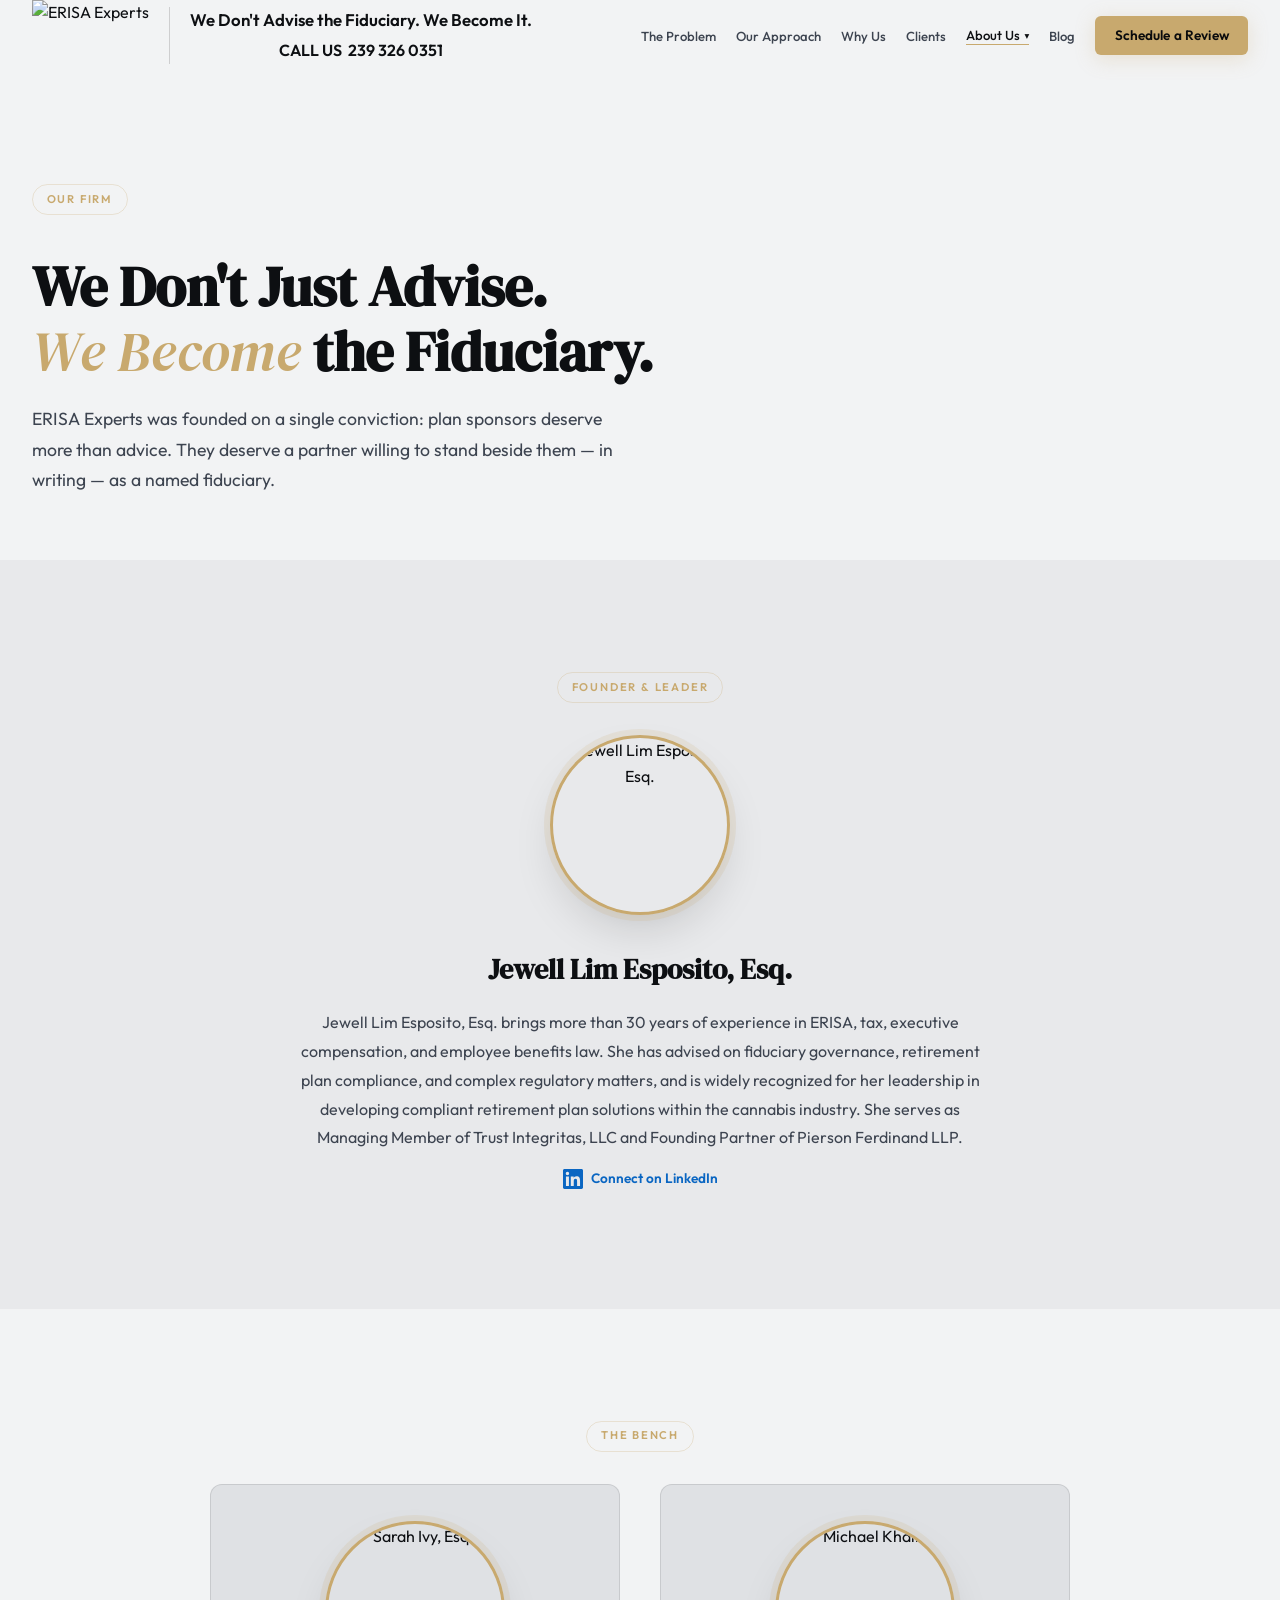
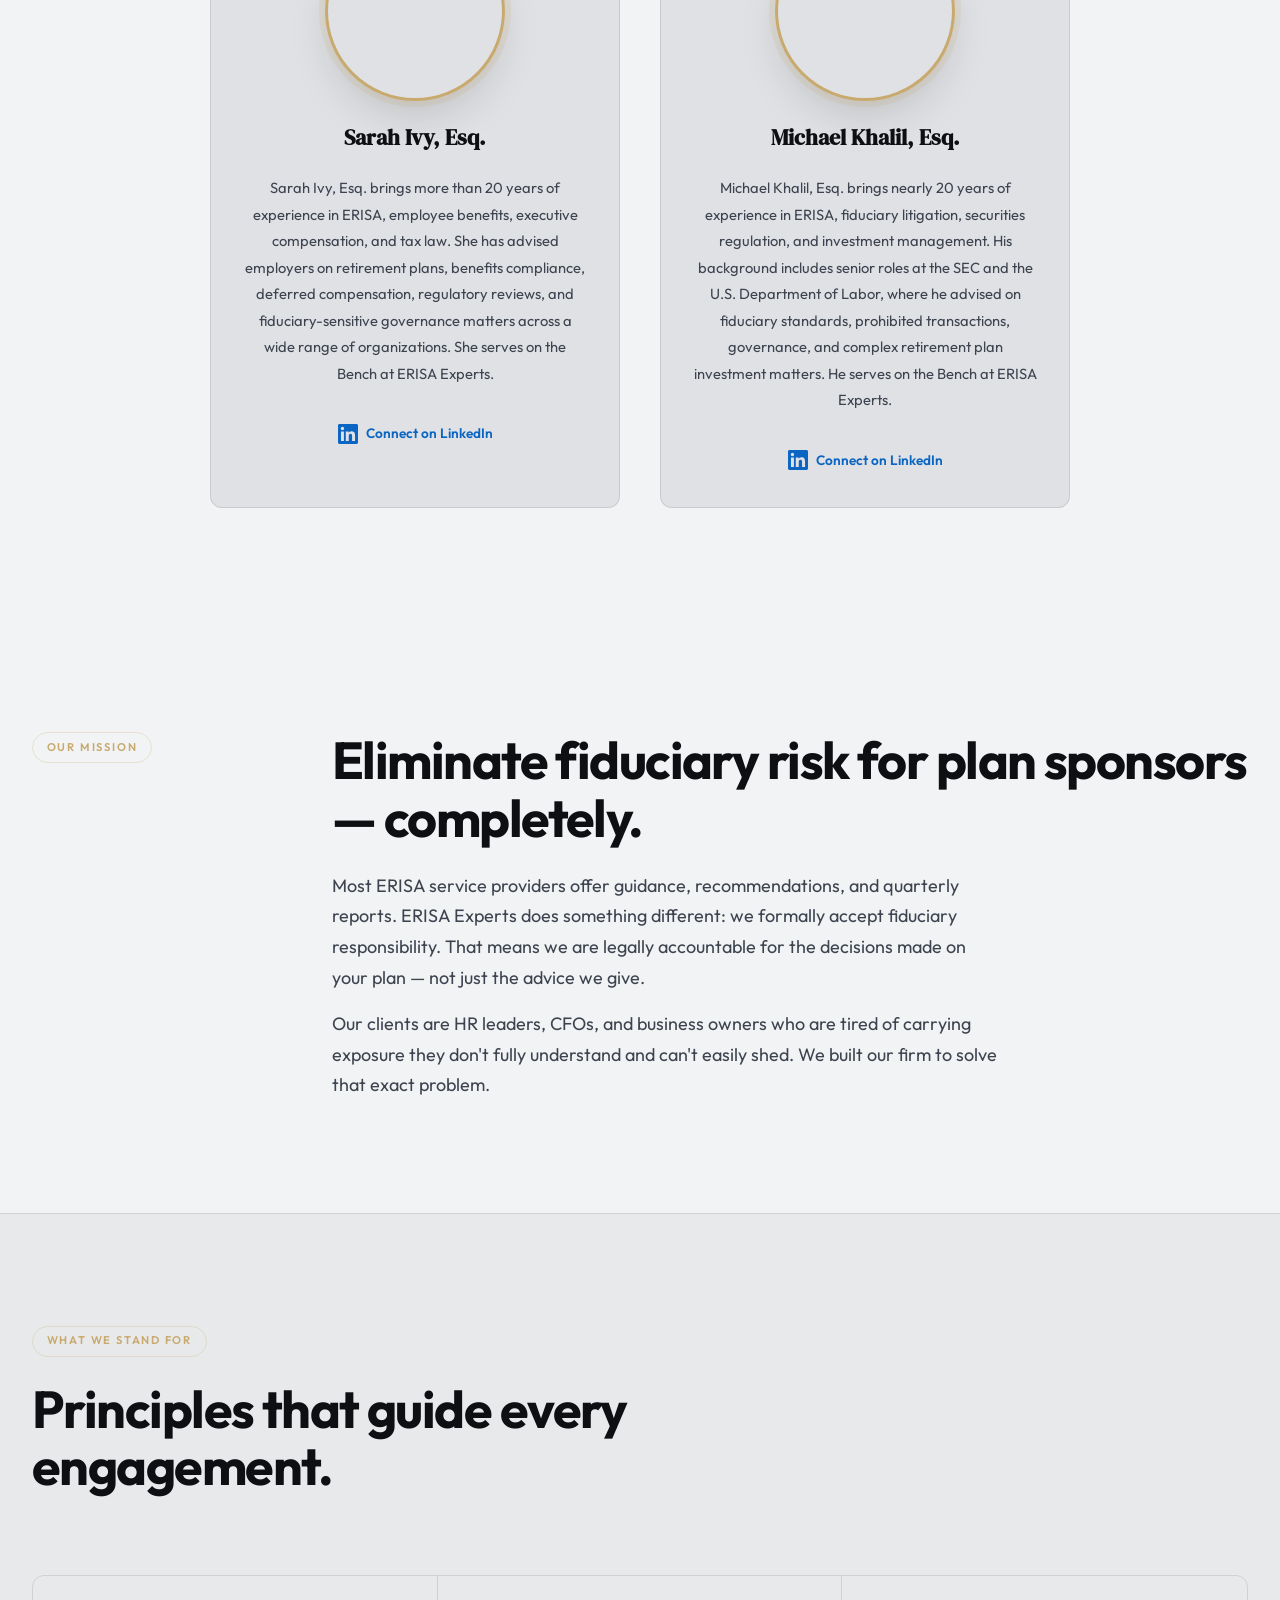
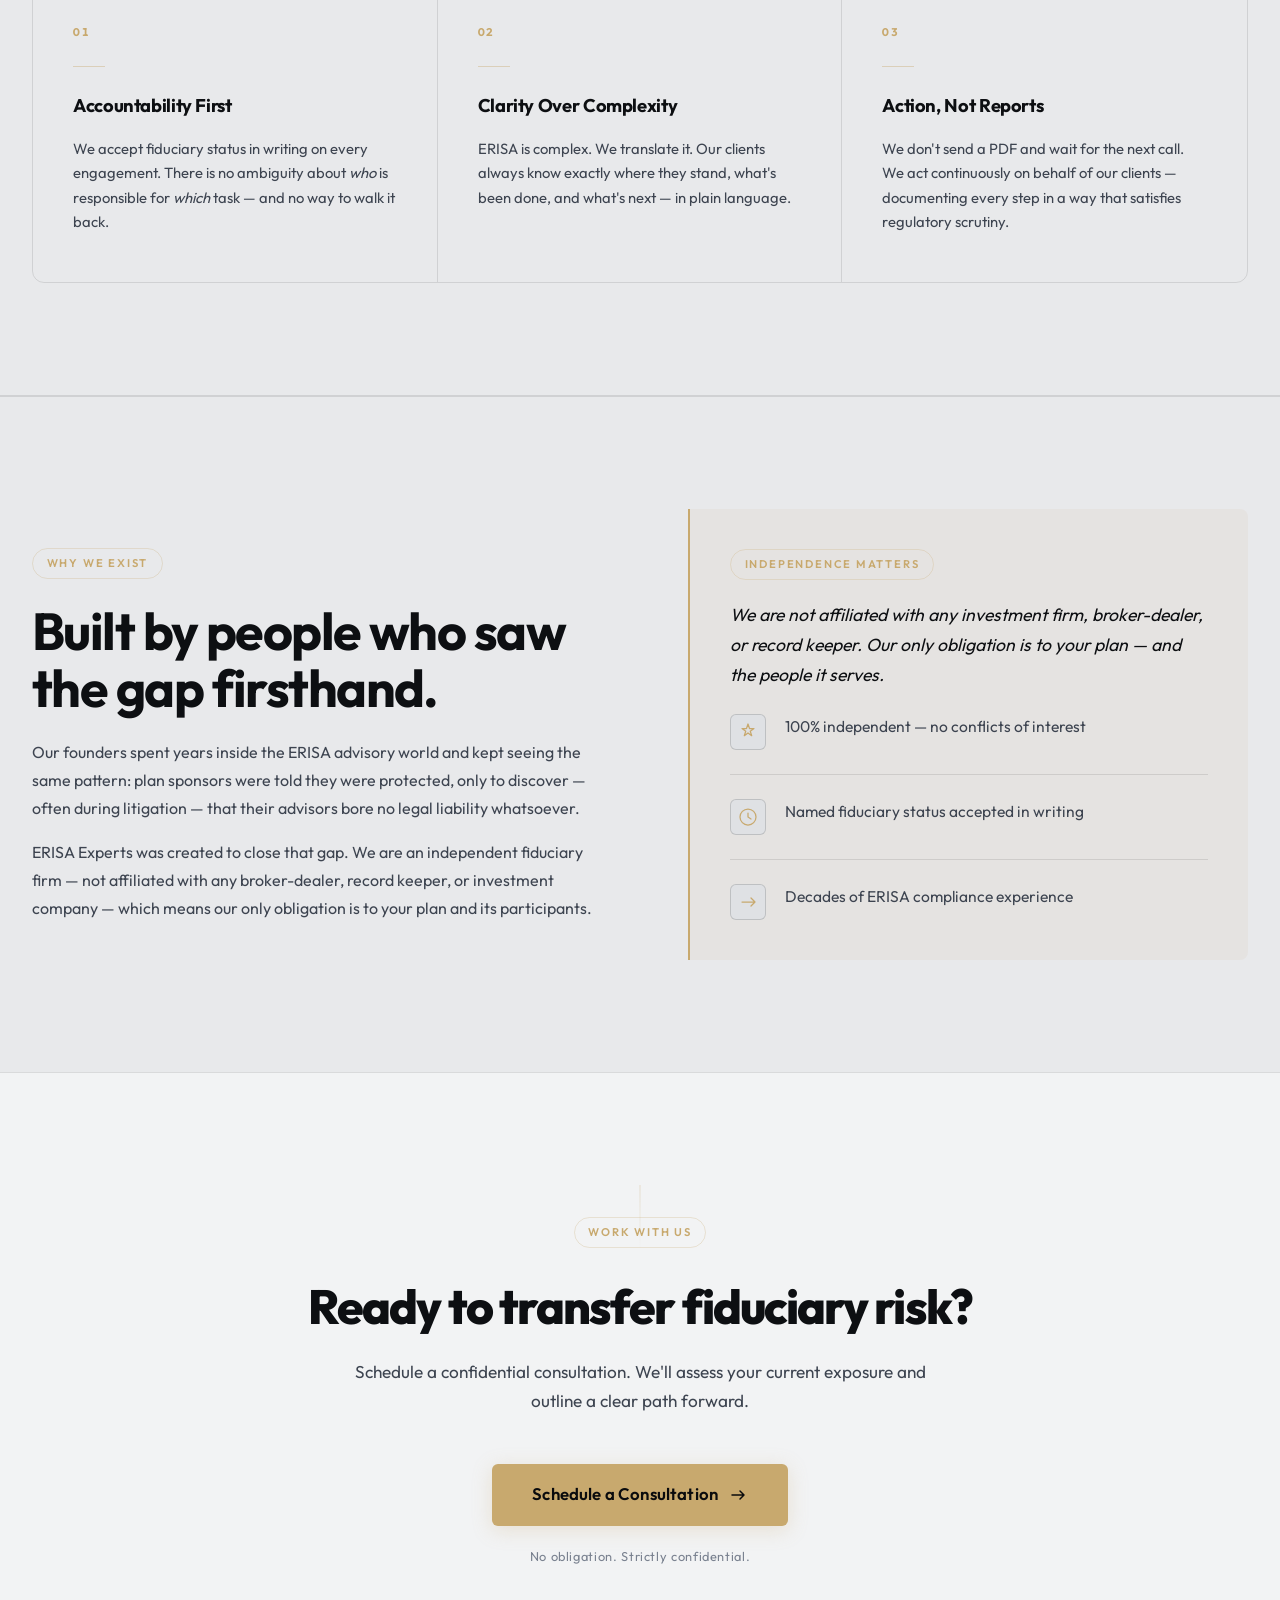
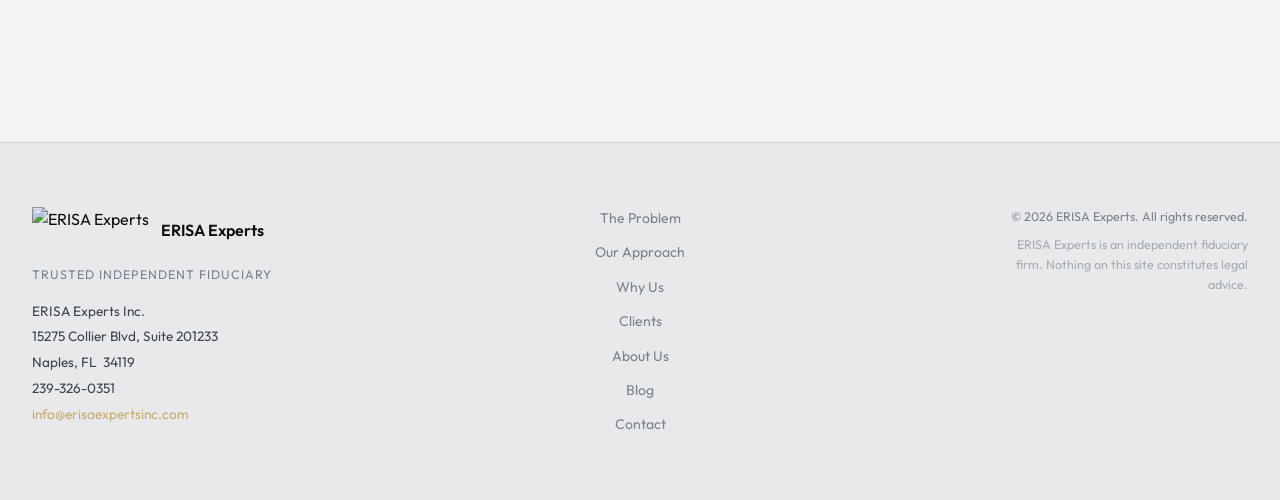
==== commit fc0f4e62: "Initial commit: ERISA Experts website files" ====
--- a/about.html
+++ b/about.html
@@ -221,7 +221,7 @@
             <div class="pillar-number" aria-hidden="true">01</div>
             <div class="pillar-line" aria-hidden="true"></div>
             <h3 class="pillar-title">Accountability First</h3>
-            <p class="pillar-body">We accept fiduciary status in writing on every engagement. There is no ambiguity about who is responsible — and no way to walk it back.</p>
+            <p class="pillar-body">We accept fiduciary status in writing on every engagement. There is no ambiguity about <em>who</em> is responsible for <em>which</em> task — and no way to walk it back.</p>
           </div>
           <div class="pillar">
             <div class="pillar-number" aria-hidden="true">02</div>
--- a/style.css
+++ b/style.css
@@ -1018,7 +1018,7 @@
   text-align: center;
 }
 .nav-tagline-main {
-  font-size: 0.8rem;
+  font-size: 1.05rem;
   font-weight: 600;
   color: var(--c-text);
   white-space: nowrap;
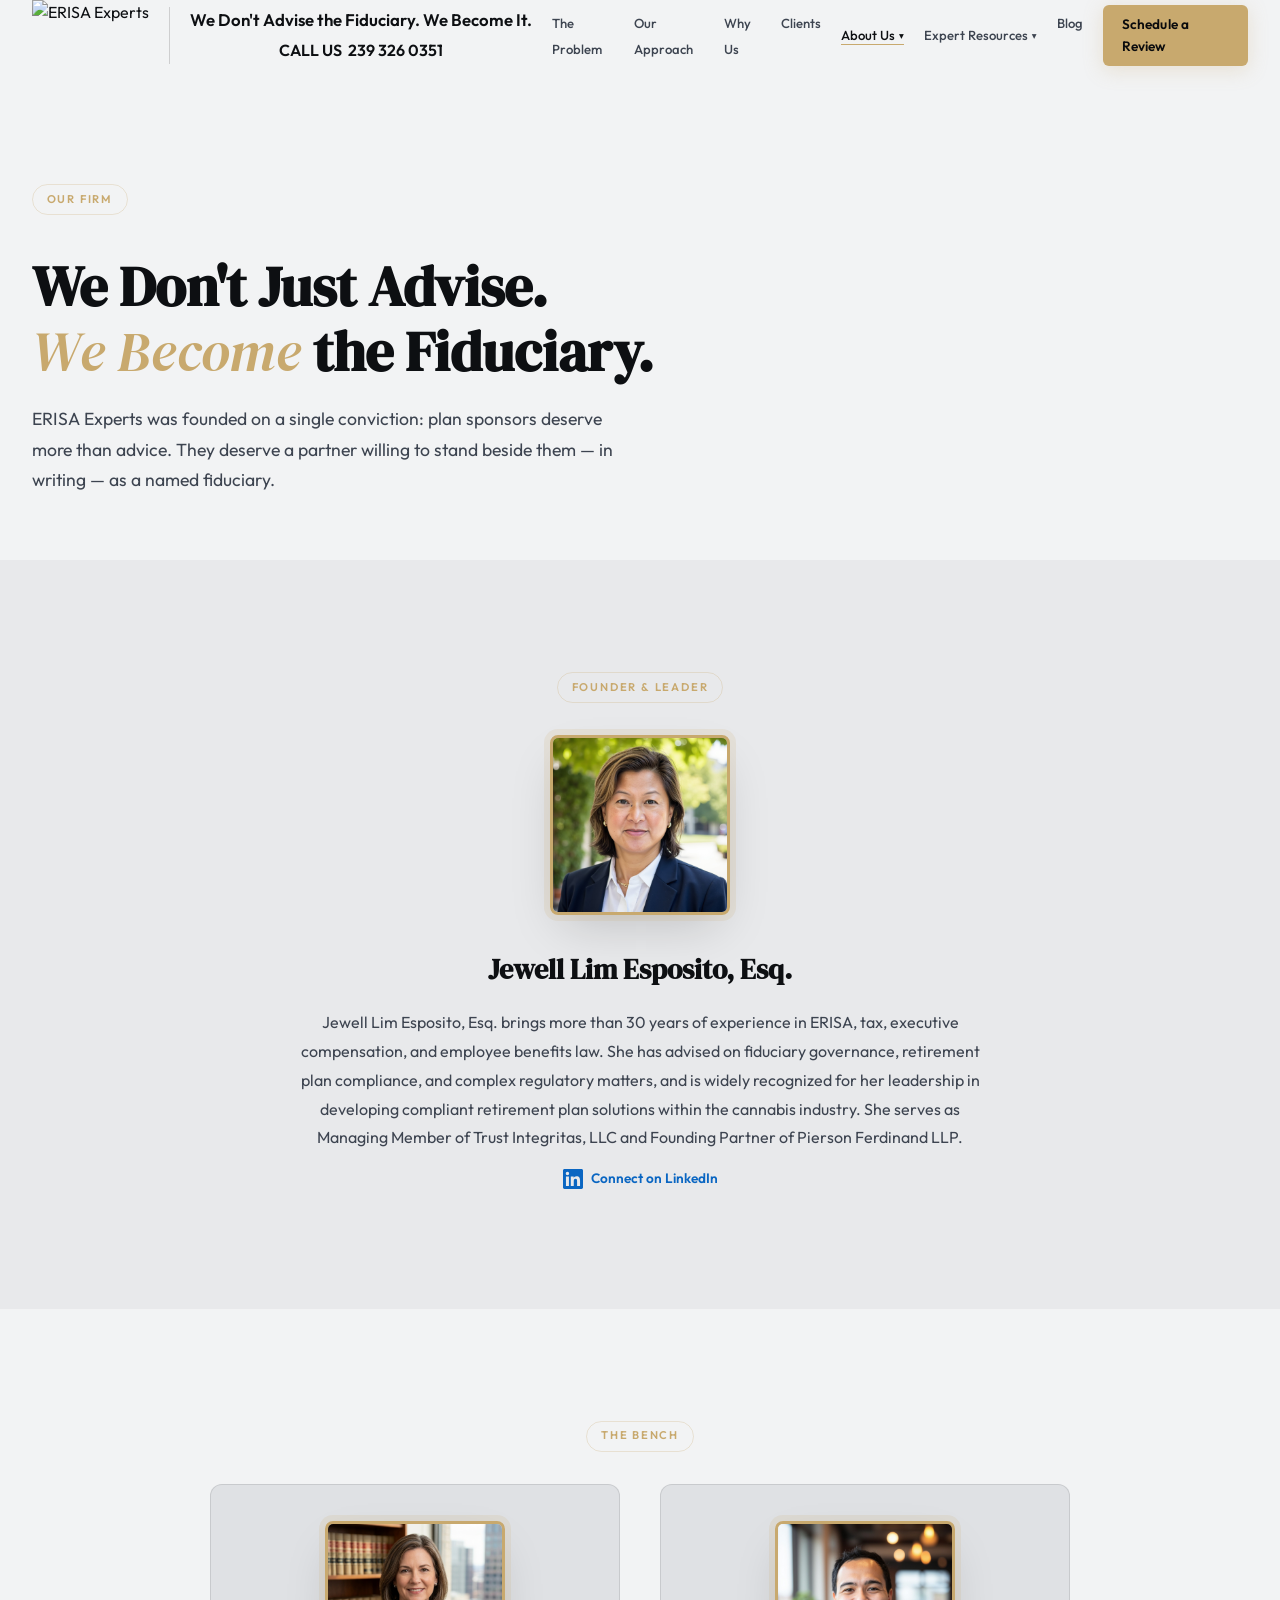
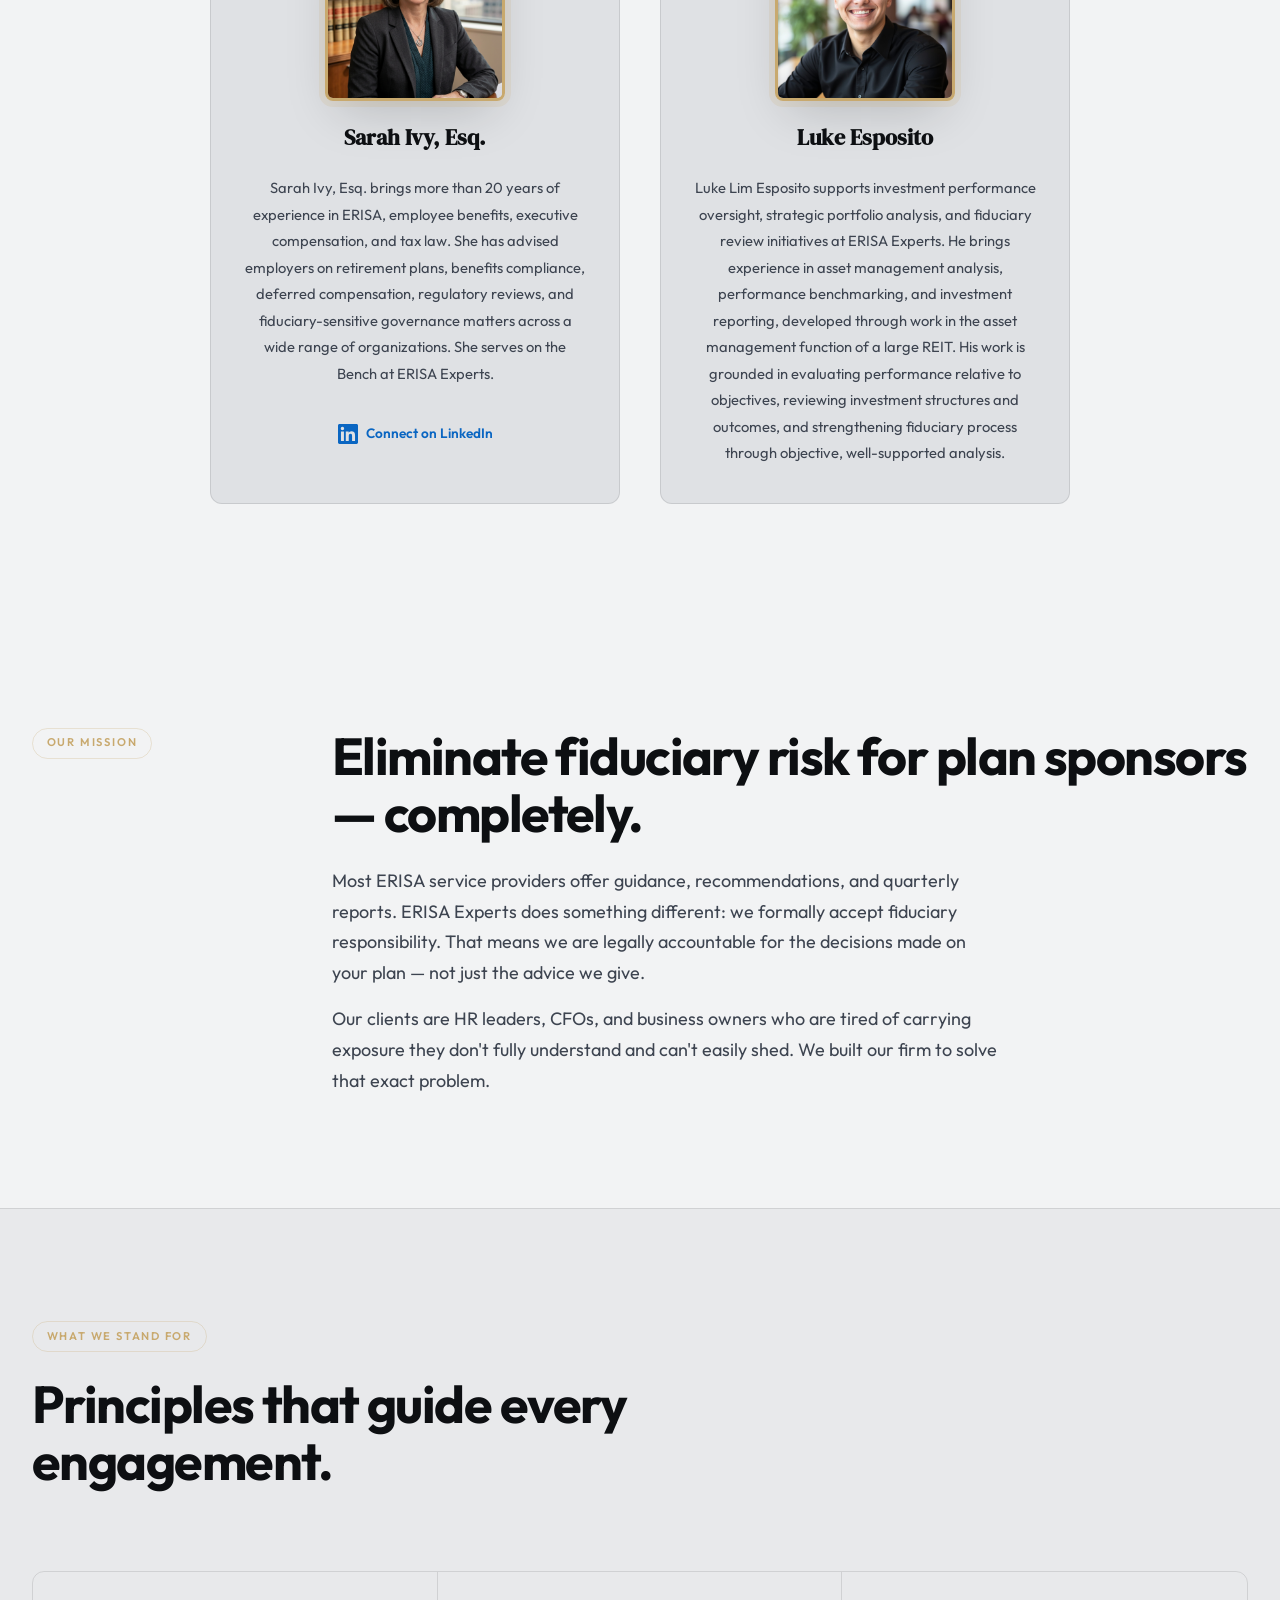
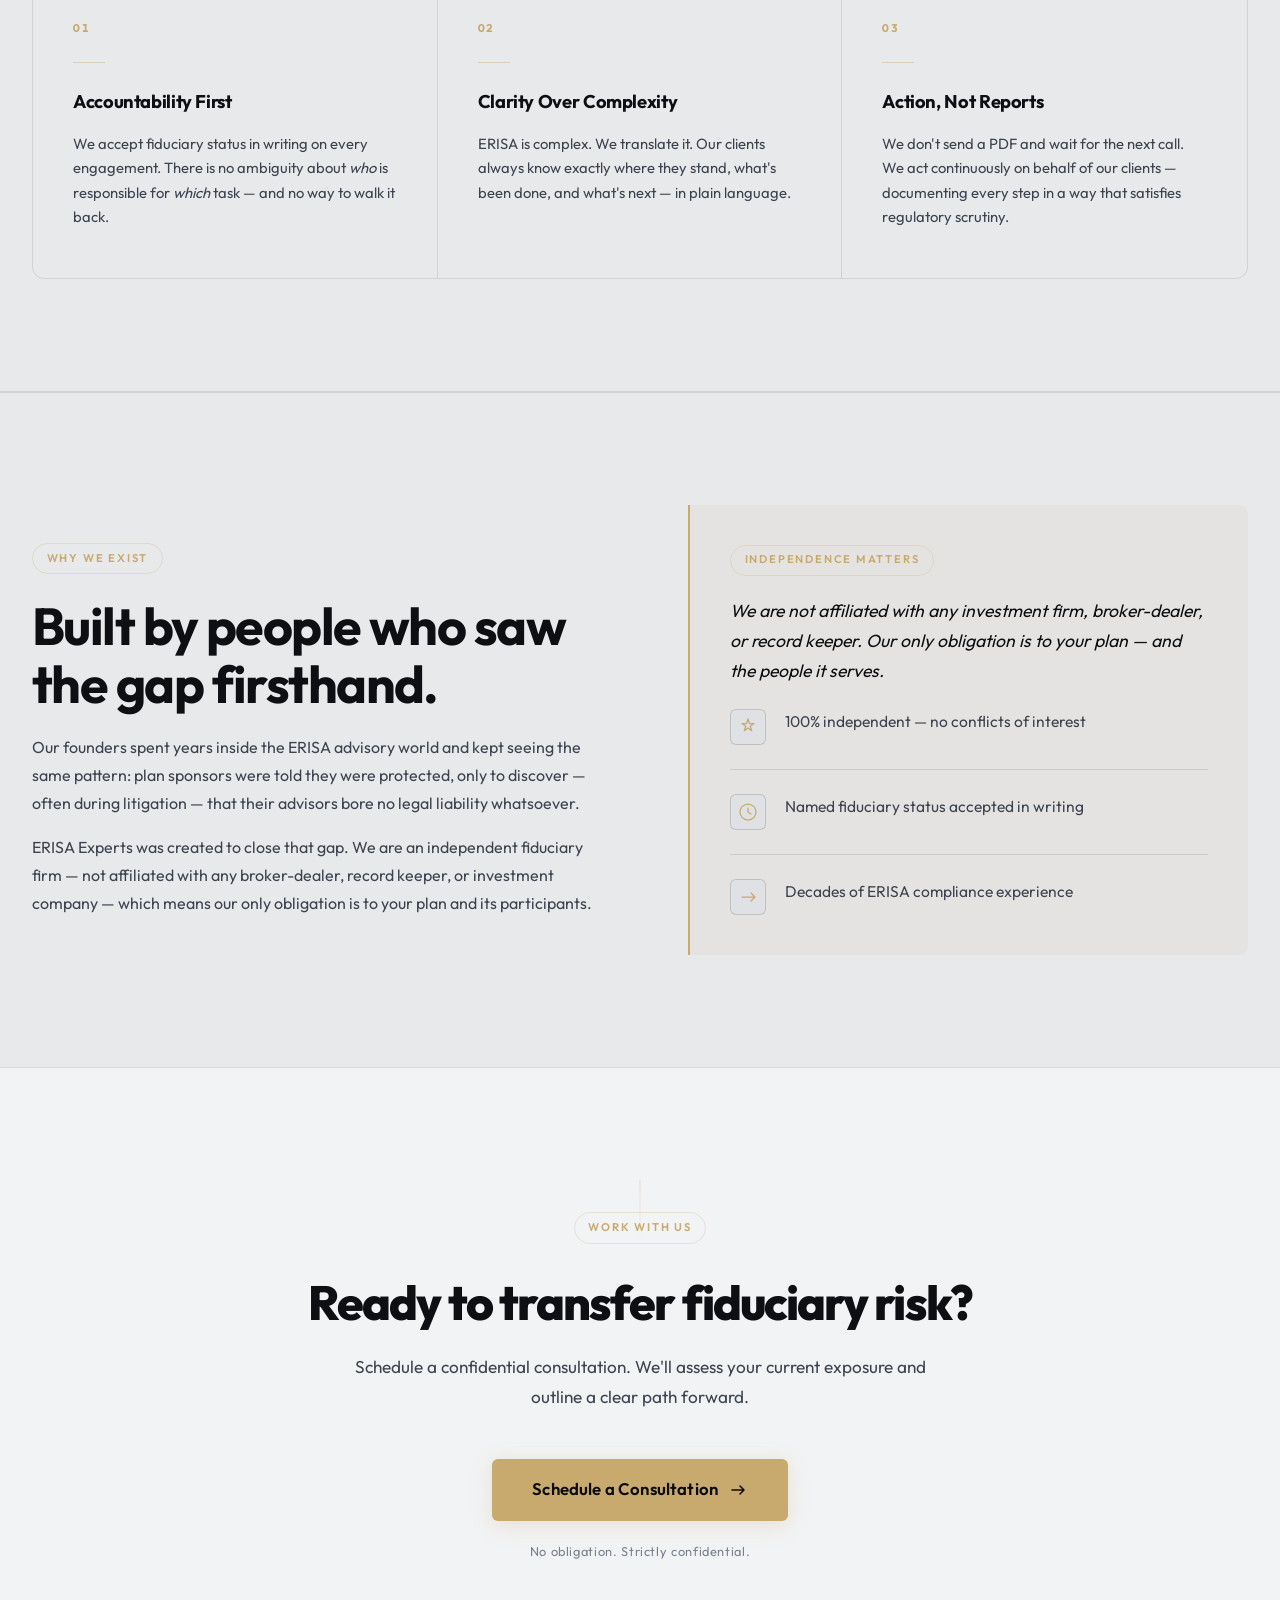
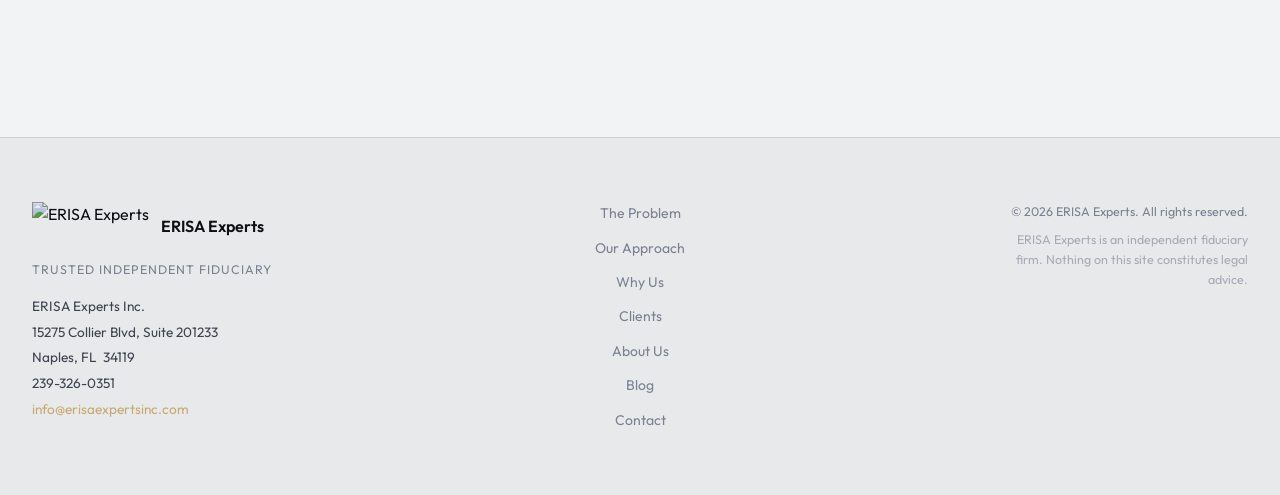
==== commit 83549d17: "Add hub pages, team photos, logo, and nav updates - Add Independent Fiduciary, Cybersecurity, and Li" ====
--- a/about.html
+++ b/about.html
@@ -93,12 +93,20 @@
           <ul class="nav-dropdown" role="list">
             <li><a href="about.html#jewell-esposito" class="nav-dropdown-link">Jewell Lim Esposito</a></li>
             <li><a href="about.html#sarah-ivy" class="nav-dropdown-link">Sarah Ivy</a></li>
-            <li><a href="about.html#michael-khalil" class="nav-dropdown-link">Michael Khalil</a></li>
+            <li><a href="about.html#luke-esposito" class="nav-dropdown-link">Luke Esposito</a></li>
+          </ul>
+        </li>
+        <li class="nav-item--dropdown">
+          <a href="#" class="nav-link nav-link--dropdown">Expert Resources <span class="nav-caret" aria-hidden="true">&#9662;</span></a>
+          <ul class="nav-dropdown" role="list">
+            <li><a href="independent-fiduciary.html" class="nav-dropdown-link">Independent Fiduciary</a></li>
+            <li><a href="cybersecurity.html" class="nav-dropdown-link">Cybersecurity</a></li>
+            <li><a href="litigation.html" class="nav-dropdown-link">Litigation</a></li>
           </ul>
         </li>
         <li><a href="blog.html" class="nav-link">Blog</a></li>
       </ul>
-      <a href="index.html#cta" class="btn-primary btn-sm" aria-label="Schedule a fiduciary risk review">Schedule a Review</a>
+      <a href="mailto:bqueen@erisaexpertsinc.com?subject=Fiduciary%20Consultation%20Request" class="btn-primary btn-sm" aria-label="Schedule a fiduciary risk review">Schedule a Review</a>
       <button class="nav-mobile-toggle" id="mobile-menu-toggle" aria-label="Toggle mobile menu" aria-expanded="false">
         <span></span><span></span><span></span>
       </button>
@@ -110,7 +118,7 @@
       <a href="index.html#clients" class="mobile-link">Clients</a>
       <a href="about.html" class="mobile-link">About Us</a>
       <a href="blog.html" class="mobile-link">Blog</a>
-      <a href="index.html#cta" class="btn-primary mobile-cta">Schedule a Review</a>
+      <a href="mailto:bqueen@erisaexpertsinc.com?subject=Fiduciary%20Consultation%20Request" class="btn-primary mobile-cta">Schedule a Review</a>
     </div>
   </header>
 
@@ -131,7 +139,7 @@
         <div class="founder-block">
           <div class="section-tag founder-tag">Founder &amp; Leader</div>
           <div class="founder-card" id="jewell-esposito">
-            <div class="founder-photo-wrap">
+            <div class="founder-photo-wrap founder-photo-wrap--square">
               <img src="je-headshot.png" alt="Jewell Lim Esposito, Esq." class="founder-photo" />
             </div>
             <div class="founder-info">
@@ -157,7 +165,7 @@
           <div class="bench-grid">
 
             <div class="bench-card" id="sarah-ivy">
-              <div class="founder-photo-wrap">
+              <div class="founder-photo-wrap founder-photo-wrap--square">
                 <img src="si-headshot.png" alt="Sarah Ivy, Esq." class="founder-photo" />
               </div>
               <h3 class="bench-name">Sarah Ivy, Esq.</h3>
@@ -170,18 +178,14 @@
               </a>
             </div>
 
-            <div class="bench-card" id="michael-khalil">
-              <div class="founder-photo-wrap">
-                <img src="mk-headshot.png" alt="Michael Khalil" class="founder-photo" />
+            <div class="bench-card" id="luke-esposito">
+              <div class="founder-photo-wrap founder-photo-wrap--square">
+                <img src="mk-headshot.png" alt="Luke Esposito" class="founder-photo" />
               </div>
-              <h3 class="bench-name">Michael Khalil, Esq.</h3>
+              <h3 class="bench-name">Luke Esposito</h3>
               <p class="bench-bio">
-                Michael Khalil, Esq. brings nearly 20 years of experience in ERISA, fiduciary litigation, securities regulation, and investment management. His background includes senior roles at the SEC and the U.S. Department of Labor, where he advised on fiduciary standards, prohibited transactions, governance, and complex retirement plan investment matters. He serves on the Bench at ERISA Experts.
+                Luke Lim Esposito supports investment performance oversight, strategic portfolio analysis, and fiduciary review initiatives at ERISA Experts. He brings experience in asset management analysis, performance benchmarking, and investment reporting, developed through work in the asset management function of a large REIT. His work is grounded in evaluating performance relative to objectives, reviewing investment structures and outcomes, and strengthening fiduciary process through objective, well-supported analysis.
               </p>
-              <a href="https://www.linkedin.com/in/michaelnkhalil/" class="linkedin-link" target="_blank" rel="noopener noreferrer" aria-label="Michael Khalil on LinkedIn">
-                <svg class="linkedin-icon" xmlns="http://www.w3.org/2000/svg" viewBox="0 0 24 24" fill="currentColor" aria-hidden="true"><path d="M20.447 20.452h-3.554v-5.569c0-1.328-.027-3.037-1.852-3.037-1.853 0-2.136 1.445-2.136 2.939v5.667H9.351V9h3.414v1.561h.046c.477-.9 1.637-1.85 3.37-1.85 3.601 0 4.267 2.37 4.267 5.455v6.286zM5.337 7.433a2.062 2.062 0 0 1-2.063-2.065 2.064 2.064 0 1 1 2.063 2.065zm1.782 13.019H3.555V9h3.564v11.452zM22.225 0H1.771C.792 0 0 .774 0 1.729v20.542C0 23.227.792 24 1.771 24h20.451C23.2 24 24 23.227 24 22.271V1.729C24 .774 23.2 0 22.222 0h.003z"/></svg>
-                Connect on LinkedIn
-              </a>
             </div>
 
           </div>
@@ -293,7 +297,7 @@
           <div class="section-tag cta-tag">Work With Us</div>
           <h2 class="cta-heading">Ready to transfer fiduciary risk?</h2>
           <p class="cta-sub">Schedule a confidential consultation. We'll assess your current exposure and outline a clear path forward.</p>
-          <a href="mailto:info@erisaexperts.com?subject=Fiduciary%20Consultation%20Request" class="btn-primary btn-xl">
+          <a href="mailto:bqueen@erisaexpertsinc.com?subject=Fiduciary%20Consultation%20Request" class="btn-primary btn-xl">
             Schedule a Consultation
             <svg width="20" height="20" viewBox="0 0 20 20" fill="none" aria-hidden="true">
               <path d="M4 10h12M12 6l4 4-4 4" stroke="currentColor" stroke-width="1.5" stroke-linecap="round" stroke-linejoin="round"/>
--- a/style.css
+++ b/style.css
@@ -937,6 +937,9 @@
   object-fit: cover;
   object-position: center top;
   display: block;
+}
+.founder-photo-wrap--square {
+  border-radius: 8px;
 }
 .founder-name {
   font-family: var(--font-serif);
@@ -1297,3 +1300,137 @@
   .diff-cell--label { display: none; }
   .solution-pillars { border-radius: 0; border-left: none; border-right: none; }
 }
+
+/* ── HUB PAGE — Independent Fiduciary ───────────────── */
+.hub-risk-list {
+  margin-top: 1.25rem;
+  display: flex;
+  flex-direction: column;
+  gap: 0.65rem;
+  padding-left: 0;
+  list-style: none;
+}
+.hub-risk-list li {
+  display: flex;
+  align-items: baseline;
+  gap: 0.85rem;
+  font-size: 1.0625rem;
+  color: var(--c-text-mid);
+  line-height: 1.6;
+}
+.hub-risk-list li::before {
+  content: '';
+  display: inline-block;
+  width: 6px;
+  height: 6px;
+  border-radius: 50%;
+  background: var(--c-gold);
+  flex-shrink: 0;
+  margin-top: 0.45em;
+}
+
+/* Articles grid */
+.section--articles { background: var(--c-bg-soft); }
+.articles-grid {
+  display: grid;
+  grid-template-columns: repeat(3, 1fr);
+  gap: 1.25rem;
+  margin-top: 2.5rem;
+}
+.article-card {
+  display: block;
+  background: var(--c-bg);
+  border: 1px solid var(--c-border);
+  border-radius: 10px;
+  padding: 1.75rem;
+  transition:
+    transform var(--dur-fast) var(--ease-spring),
+    box-shadow var(--dur-mid) var(--ease-out-expo),
+    border-color var(--dur-fast);
+  color: inherit;
+}
+.article-card:hover {
+  transform: translateY(-3px);
+  box-shadow: 0 12px 36px rgba(0,0,0,0.09);
+  border-color: var(--c-gold);
+}
+.article-card-inner {
+  display: flex;
+  flex-direction: column;
+  gap: 0.75rem;
+  height: 100%;
+}
+.article-tag {
+  font-size: 0.68rem;
+  font-weight: 600;
+  letter-spacing: 0.14em;
+  text-transform: uppercase;
+  color: var(--c-gold);
+}
+.article-title {
+  font-size: 1rem;
+  font-weight: 600;
+  color: var(--c-text);
+  line-height: 1.45;
+  flex: 1;
+}
+.article-arrow {
+  font-size: 1.1rem;
+  color: var(--c-gold);
+  margin-top: auto;
+  transition: transform var(--dur-fast) var(--ease-spring);
+}
+.article-card:hover .article-arrow { transform: translateX(4px); }
+
+/* Resources grid */
+.resources-grid {
+  display: grid;
+  grid-template-columns: repeat(2, 1fr);
+  gap: 1rem;
+  margin-top: 1.75rem;
+}
+.resource-card {
+  display: flex;
+  align-items: flex-start;
+  gap: 1rem;
+  background: var(--c-bg);
+  border: 1px solid var(--c-border);
+  border-radius: 10px;
+  padding: 1.5rem;
+  color: inherit;
+  transition:
+    transform var(--dur-fast) var(--ease-spring),
+    box-shadow var(--dur-mid) var(--ease-out-expo),
+    border-color var(--dur-fast);
+}
+.resource-card:hover {
+  transform: translateY(-2px);
+  box-shadow: 0 8px 28px rgba(0,0,0,0.08);
+  border-color: var(--c-gold);
+}
+.resource-icon {
+  color: var(--c-gold);
+  flex-shrink: 0;
+  margin-top: 0.1rem;
+}
+.resource-title {
+  font-size: 0.975rem;
+  font-weight: 600;
+  color: var(--c-text);
+  line-height: 1.4;
+  margin-bottom: 0.4rem;
+}
+.resource-link {
+  font-size: 0.82rem;
+  font-weight: 600;
+  color: var(--c-gold);
+  letter-spacing: 0.02em;
+}
+
+@media (max-width: 1024px) {
+  .articles-grid { grid-template-columns: repeat(2, 1fr); }
+}
+@media (max-width: 640px) {
+  .articles-grid { grid-template-columns: 1fr; }
+  .resources-grid { grid-template-columns: 1fr; }
+}
